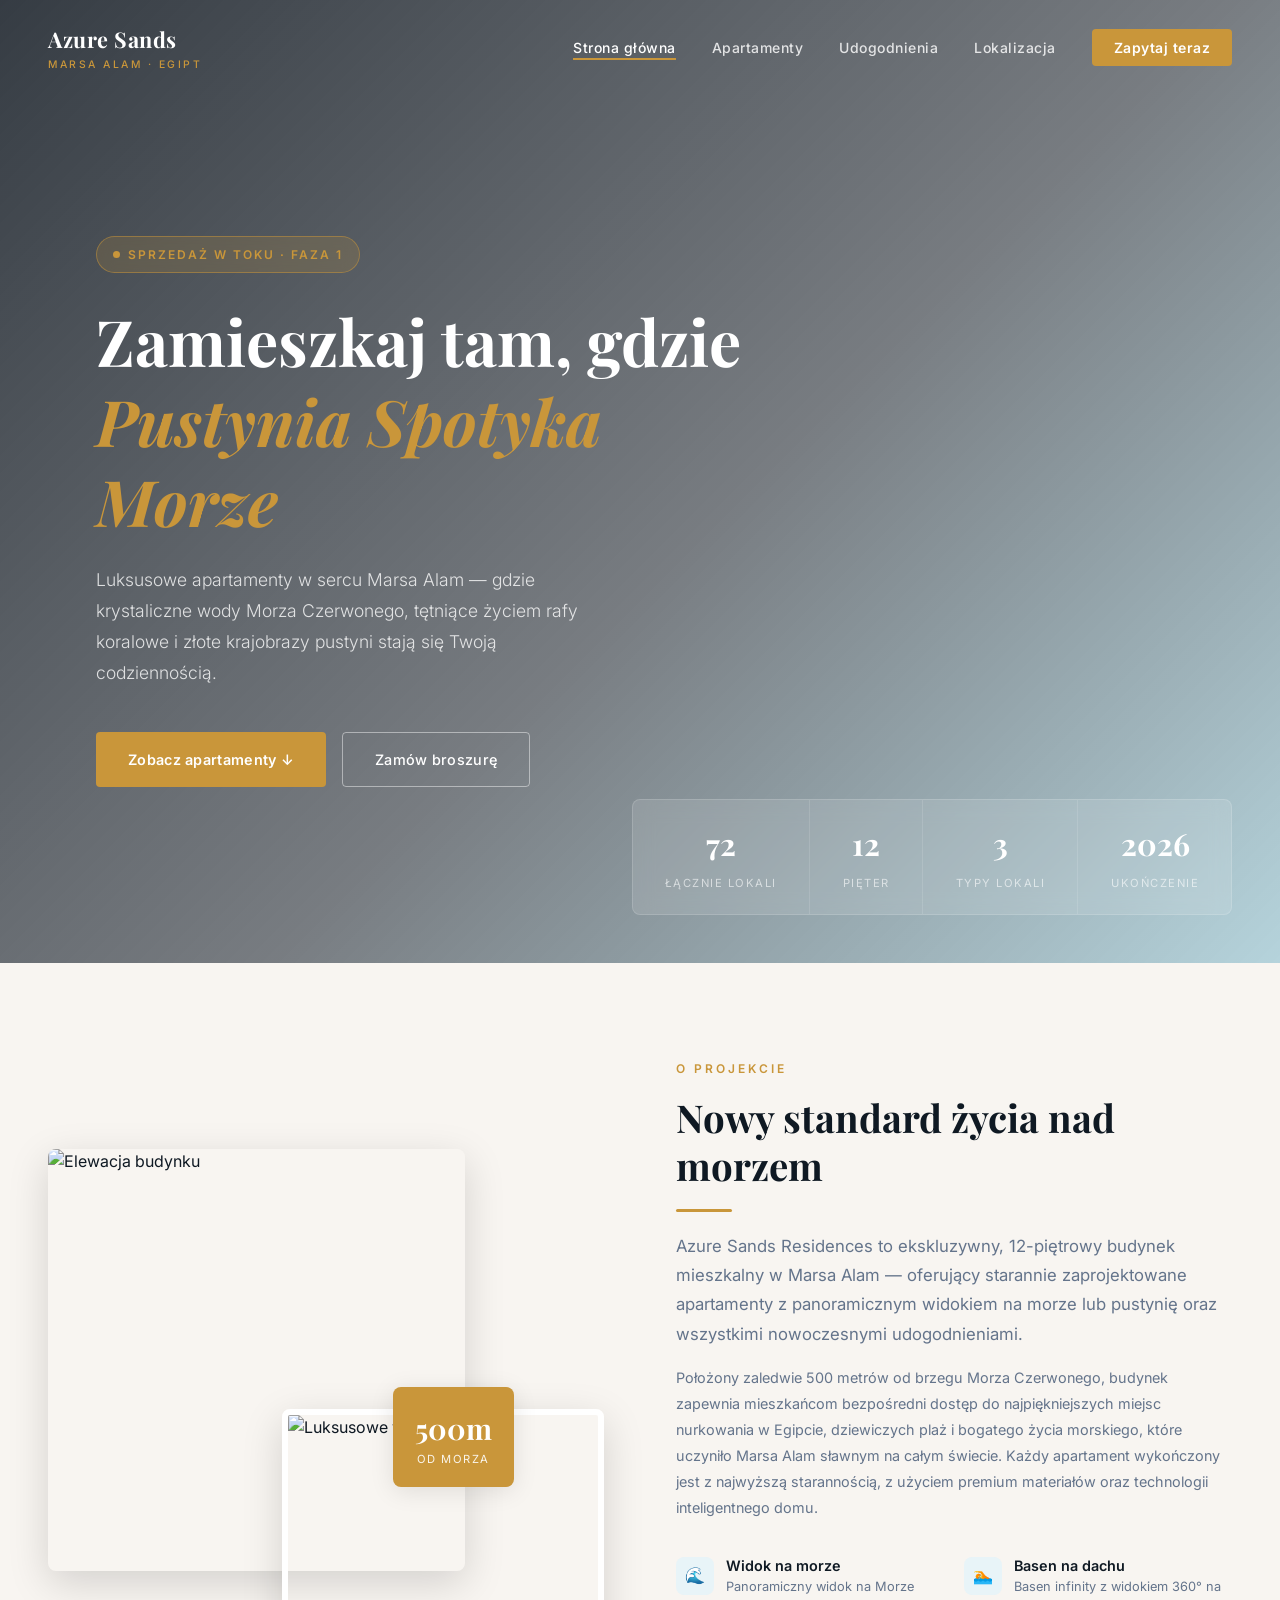
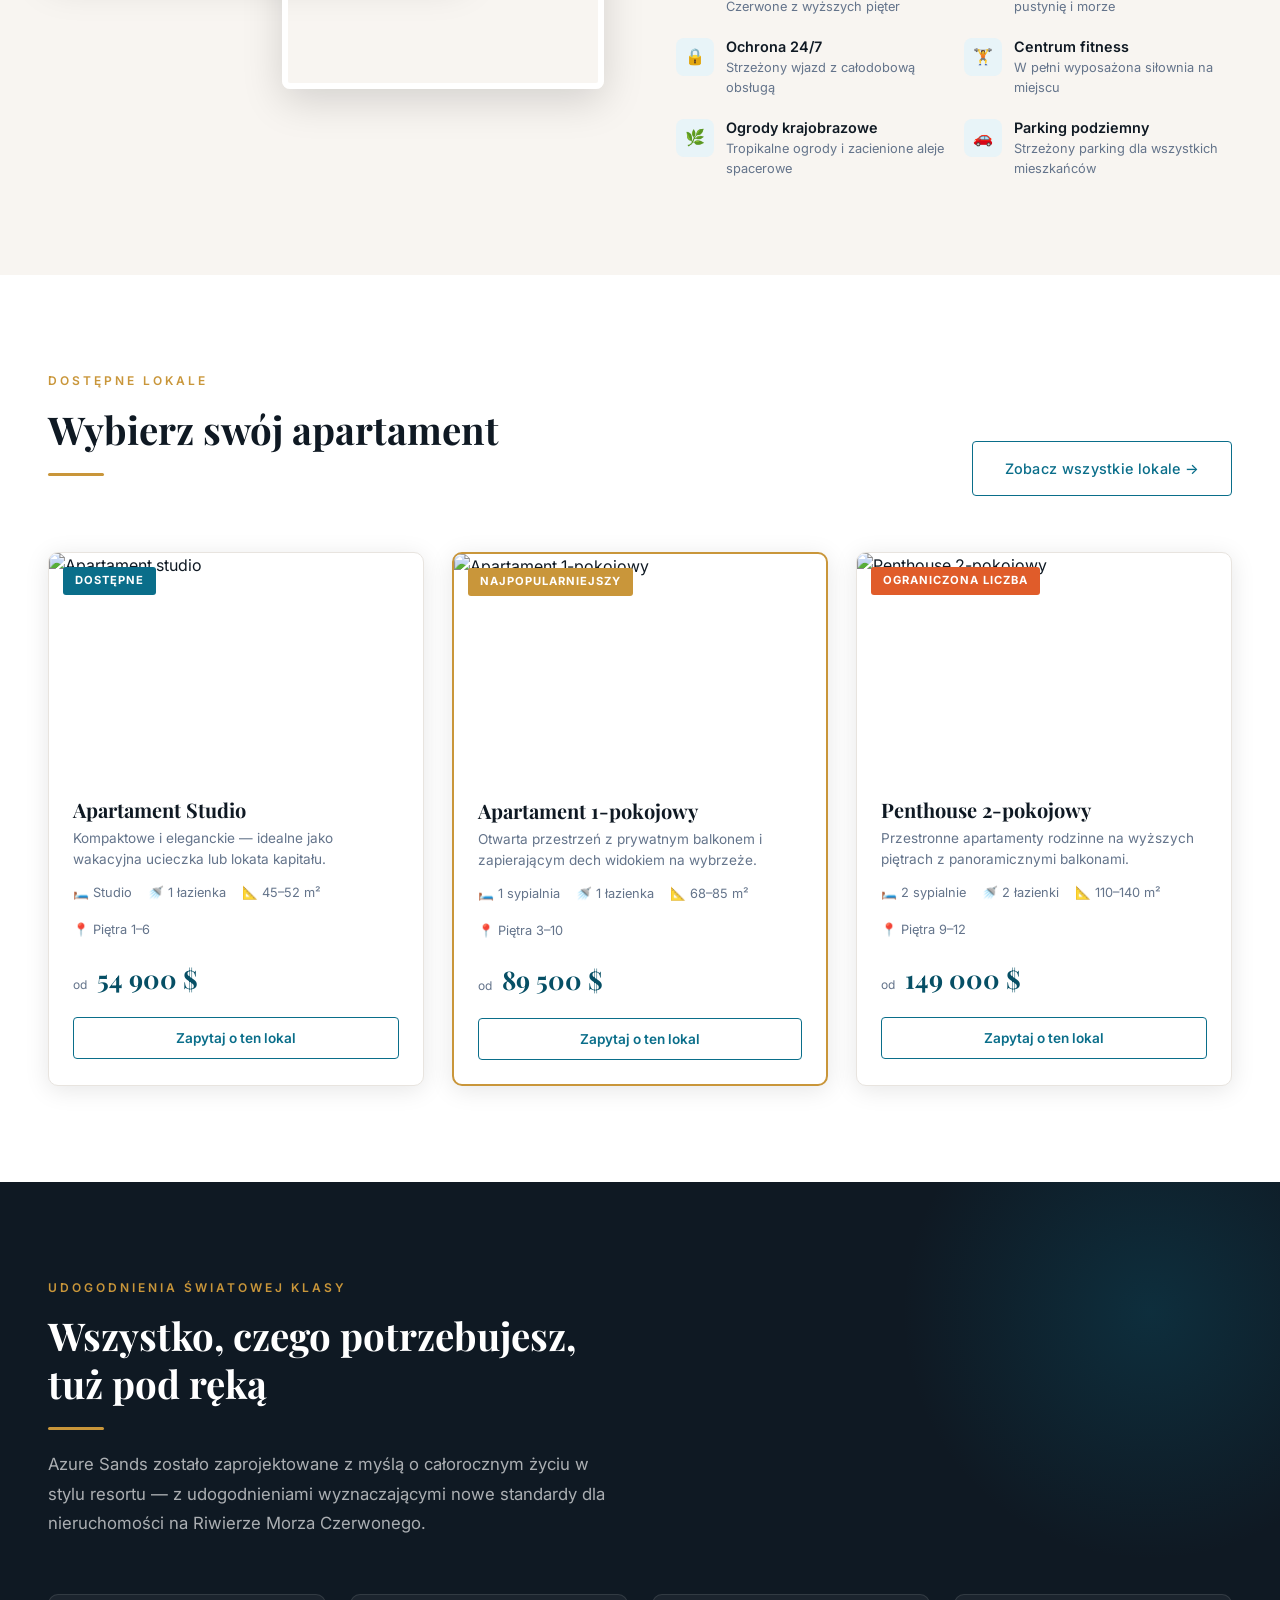
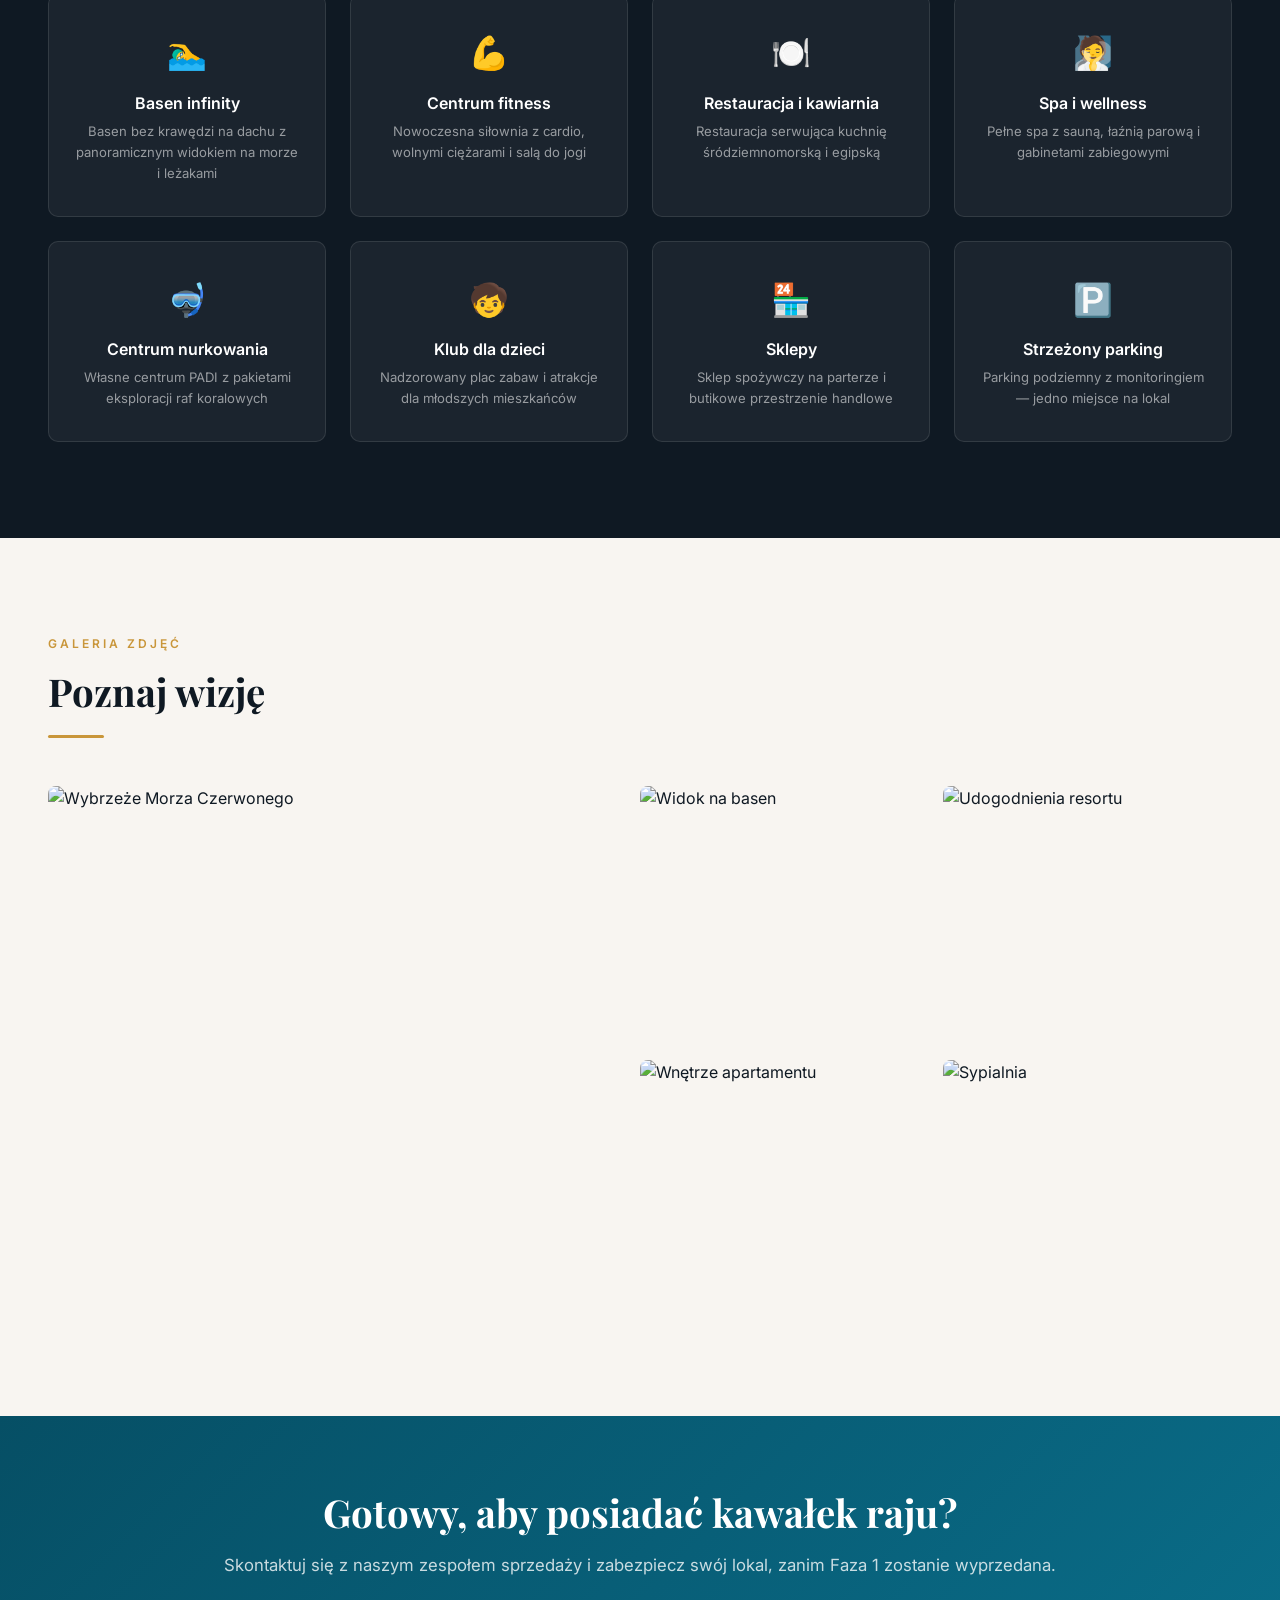
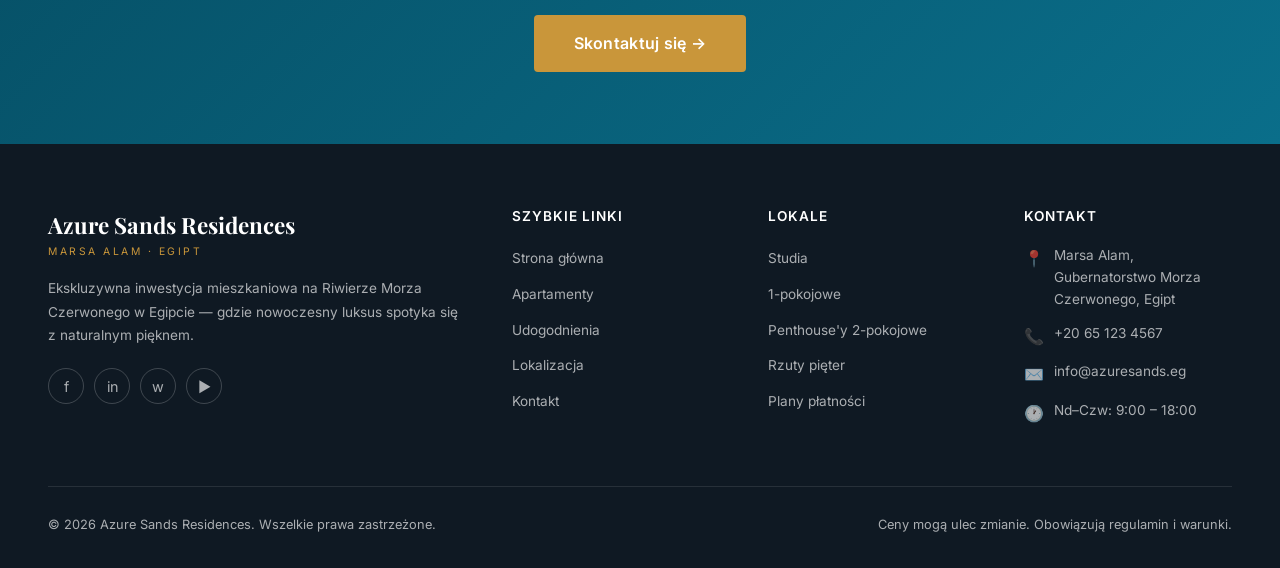
==== index.html @ 4e87cbf1 "Test1" ====
<!DOCTYPE html>
<html lang="pl">
<head>
  <meta charset="UTF-8" />
  <meta name="viewport" content="width=device-width, initial-scale=1.0" />
  <title>Azure Sands Residences — Marsa Alam, Egipt</title>
  <link rel="stylesheet" href="styles.css" />
  <link rel="icon" href="data:image/svg+xml,<svg xmlns='http://www.w3.org/2000/svg' viewBox='0 0 100 100'><text y='.9em' font-size='90'>🏖️</text></svg>" />
</head>
<body>

  <!-- NAVBAR -->
  <nav class="navbar" id="navbar">
    <a href="index.html" class="nav-logo">
      <span class="brand">Azure Sands</span>
      <span class="tagline">Marsa Alam · Egipt</span>
    </a>
    <ul class="nav-links">
      <li><a href="index.html" class="active">Strona główna</a></li>
      <li><a href="index.html#apartments">Apartamenty</a></li>
      <li><a href="index.html#amenities">Udogodnienia</a></li>
      <li><a href="location.html">Lokalizacja</a></li>
      <li><a href="contact.html" class="nav-cta">Zapytaj teraz</a></li>
    </ul>
    <div class="nav-hamburger" onclick="toggleMenu()">
      <span></span><span></span><span></span>
    </div>
  </nav>

  <!-- HERO -->
  <section class="hero">
    <div class="hero-bg"></div>
    <div class="hero-overlay"></div>
    <div class="hero-content">
      <div class="hero-badge">Sprzedaż w toku · Faza 1</div>
      <h1>Zamieszkaj tam, gdzie<br /><em>Pustynia Spotyka Morze</em></h1>
      <p>Luksusowe apartamenty w sercu Marsa Alam — gdzie krystaliczne wody Morza Czerwonego, tętniące życiem rafy koralowe i złote krajobrazy pustyni stają się Twoją codziennością.</p>
      <div class="hero-actions">
        <a href="#apartments" class="btn-primary">Zobacz apartamenty &darr;</a>
        <a href="contact.html" class="btn-outline">Zamów broszurę</a>
      </div>
    </div>
    <div class="hero-stats">
      <div class="stat-item">
        <span class="num">72</span>
        <span class="label">Łącznie lokali</span>
      </div>
      <div class="stat-item">
        <span class="num">12</span>
        <span class="label">Pięter</span>
      </div>
      <div class="stat-item">
        <span class="num">3</span>
        <span class="label">Typy lokali</span>
      </div>
      <div class="stat-item">
        <span class="num">2026</span>
        <span class="label">Ukończenie</span>
      </div>
    </div>
  </section>

  <!-- ABOUT -->
  <section class="about-section">
    <div class="container">
      <div class="about-grid">
        <div class="about-images">
          <img
            class="about-img-main"
            src="https://images.unsplash.com/photo-1545324418-cc1a3fa10c00?w=800&q=80"
            alt="Elewacja budynku"
          />
          <img
            class="about-img-accent"
            src="https://images.unsplash.com/photo-1560448204-e02f11c3d0e2?w=600&q=80"
            alt="Luksusowe wnętrze"
          />
          <div class="about-badge">
            <div class="big">500m</div>
            <div class="small">od morza</div>
          </div>
        </div>
        <div class="about-text">
          <div class="section-label">O projekcie</div>
          <h2 class="section-title">Nowy standard życia nad morzem</h2>
          <div class="divider"></div>
          <p class="section-sub">Azure Sands Residences to ekskluzywny, 12-piętrowy budynek mieszkalny w Marsa Alam — oferujący starannie zaprojektowane apartamenty z panoramicznym widokiem na morze lub pustynię oraz wszystkimi nowoczesnymi udogodnieniami.</p>
          <p style="color:var(--gray); font-size:0.9rem; margin-top:16px; line-height:1.8;">
            Położony zaledwie 500 metrów od brzegu Morza Czerwonego, budynek zapewnia mieszkańcom bezpośredni dostęp do najpiękniejszych miejsc nurkowania w Egipcie, dziewiczych plaż i bogatego życia morskiego, które uczyniło Marsa Alam sławnym na całym świecie. Każdy apartament wykończony jest z najwyższą starannością, z użyciem premium materiałów oraz technologii inteligentnego domu.
          </p>
          <div class="features-list">
            <div class="feature-item">
              <div class="feature-icon">🌊</div>
              <div>
                <h4>Widok na morze</h4>
                <p>Panoramiczny widok na Morze Czerwone z wyższych pięter</p>
              </div>
            </div>
            <div class="feature-item">
              <div class="feature-icon">🏊</div>
              <div>
                <h4>Basen na dachu</h4>
                <p>Basen infinity z widokiem 360° na pustynię i morze</p>
              </div>
            </div>
            <div class="feature-item">
              <div class="feature-icon">🔒</div>
              <div>
                <h4>Ochrona 24/7</h4>
                <p>Strzeżony wjazd z całodobową obsługą</p>
              </div>
            </div>
            <div class="feature-item">
              <div class="feature-icon">🏋️</div>
              <div>
                <h4>Centrum fitness</h4>
                <p>W pełni wyposażona siłownia na miejscu</p>
              </div>
            </div>
            <div class="feature-item">
              <div class="feature-icon">🌿</div>
              <div>
                <h4>Ogrody krajobrazowe</h4>
                <p>Tropikalne ogrody i zacienione aleje spacerowe</p>
              </div>
            </div>
            <div class="feature-item">
              <div class="feature-icon">🚗</div>
              <div>
                <h4>Parking podziemny</h4>
                <p>Strzeżony parking dla wszystkich mieszkańców</p>
              </div>
            </div>
          </div>
        </div>
      </div>
    </div>
  </section>

  <!-- APARTMENTS -->
  <section class="apartments-section" id="apartments">
    <div class="container">
      <div class="section-header">
        <div>
          <div class="section-label">Dostępne lokale</div>
          <h2 class="section-title">Wybierz swój apartament</h2>
          <div class="divider"></div>
        </div>
        <a href="contact.html" class="btn-outline" style="color:var(--primary);border-color:var(--primary);">Zobacz wszystkie lokale →</a>
      </div>
      <div class="apartments-grid">

        <!-- Studio -->
        <div class="apt-card">
          <div class="apt-img-wrap">
            <img src="https://images.unsplash.com/photo-1502672260266-1c1ef2d93688?w=600&q=80" alt="Apartament studio" />
            <span class="apt-tag available">Dostępne</span>
          </div>
          <div class="apt-body">
            <h3>Apartament Studio</h3>
            <p style="font-size:0.85rem;color:var(--gray);">Kompaktowe i eleganckie — idealne jako wakacyjna ucieczka lub lokata kapitału.</p>
            <div class="apt-meta">
              <span>🛏️ Studio</span>
              <span>🚿 1 łazienka</span>
              <span>📐 45–52 m²</span>
              <span>📍 Piętra 1–6</span>
            </div>
            <div class="apt-price">
              <span class="from">od</span>
              <span class="amount">54 900 $</span>
            </div>
            <a href="contact.html"><button class="btn-apt">Zapytaj o ten lokal</button></a>
          </div>
        </div>

        <!-- 1-Bed -->
        <div class="apt-card featured">
          <div class="apt-img-wrap">
            <img src="https://images.unsplash.com/photo-1493809842364-78817add7ffb?w=600&q=80" alt="Apartament 1-pokojowy" />
            <span class="apt-tag" style="background:#c9963a;">Najpopularniejszy</span>
          </div>
          <div class="apt-body">
            <h3>Apartament 1-pokojowy</h3>
            <p style="font-size:0.85rem;color:var(--gray);">Otwarta przestrzeń z prywatnym balkonem i zapierającym dech widokiem na wybrzeże.</p>
            <div class="apt-meta">
              <span>🛏️ 1 sypialnia</span>
              <span>🚿 1 łazienka</span>
              <span>📐 68–85 m²</span>
              <span>📍 Piętra 3–10</span>
            </div>
            <div class="apt-price">
              <span class="from">od</span>
              <span class="amount">89 500 $</span>
            </div>
            <a href="contact.html"><button class="btn-apt">Zapytaj o ten lokal</button></a>
          </div>
        </div>

        <!-- 2-Bed -->
        <div class="apt-card">
          <div class="apt-img-wrap">
            <img src="https://images.unsplash.com/photo-1560185007-cde436f6a4d0?w=600&q=80" alt="Penthouse 2-pokojowy" />
            <span class="apt-tag limited">Ograniczona liczba</span>
          </div>
          <div class="apt-body">
            <h3>Penthouse 2-pokojowy</h3>
            <p style="font-size:0.85rem;color:var(--gray);">Przestronne apartamenty rodzinne na wyższych piętrach z panoramicznymi balkonami.</p>
            <div class="apt-meta">
              <span>🛏️ 2 sypialnie</span>
              <span>🚿 2 łazienki</span>
              <span>📐 110–140 m²</span>
              <span>📍 Piętra 9–12</span>
            </div>
            <div class="apt-price">
              <span class="from">od</span>
              <span class="amount">149 000 $</span>
            </div>
            <a href="contact.html"><button class="btn-apt">Zapytaj o ten lokal</button></a>
          </div>
        </div>

      </div>
    </div>
  </section>

  <!-- AMENITIES -->
  <section class="amenities-section" id="amenities">
    <div class="container">
      <div class="section-label" style="color:var(--secondary)">Udogodnienia światowej klasy</div>
      <h2 class="section-title" style="color:#fff">Wszystko, czego potrzebujesz,<br />tuż pod ręką</h2>
      <div class="divider"></div>
      <p class="section-sub">Azure Sands zostało zaprojektowane z myślą o całorocznym życiu w stylu resortu — z udogodnieniami wyznaczającymi nowe standardy dla nieruchomości na Riwierze Morza Czerwonego.</p>
      <div class="amenities-grid">
        <div class="amenity-card">
          <div class="amenity-icon">🏊‍♂️</div>
          <h4>Basen infinity</h4>
          <p>Basen bez krawędzi na dachu z panoramicznym widokiem na morze i leżakami</p>
        </div>
        <div class="amenity-card">
          <div class="amenity-icon">💪</div>
          <h4>Centrum fitness</h4>
          <p>Nowoczesna siłownia z cardio, wolnymi ciężarami i salą do jogi</p>
        </div>
        <div class="amenity-card">
          <div class="amenity-icon">🍽️</div>
          <h4>Restauracja i kawiarnia</h4>
          <p>Restauracja serwująca kuchnię śródziemnomorską i egipską</p>
        </div>
        <div class="amenity-card">
          <div class="amenity-icon">🧖</div>
          <h4>Spa i wellness</h4>
          <p>Pełne spa z sauną, łaźnią parową i gabinetami zabiegowymi</p>
        </div>
        <div class="amenity-card">
          <div class="amenity-icon">🤿</div>
          <h4>Centrum nurkowania</h4>
          <p>Własne centrum PADI z pakietami eksploracji raf koralowych</p>
        </div>
        <div class="amenity-card">
          <div class="amenity-icon">🧒</div>
          <h4>Klub dla dzieci</h4>
          <p>Nadzorowany plac zabaw i atrakcje dla młodszych mieszkańców</p>
        </div>
        <div class="amenity-card">
          <div class="amenity-icon">🏪</div>
          <h4>Sklepy</h4>
          <p>Sklep spożywczy na parterze i butikowe przestrzenie handlowe</p>
        </div>
        <div class="amenity-card">
          <div class="amenity-icon">🅿️</div>
          <h4>Strzeżony parking</h4>
          <p>Parking podziemny z monitoringiem — jedno miejsce na lokal</p>
        </div>
      </div>
    </div>
  </section>

  <!-- GALLERY -->
  <section class="gallery-section">
    <div class="container">
      <div class="section-label">Galeria zdjęć</div>
      <h2 class="section-title">Poznaj wizję</h2>
      <div class="divider"></div>
      <div class="gallery-grid">
        <div class="gallery-item">
          <img src="https://images.unsplash.com/photo-1544551763-46a013bb70d5?w=900&q=80" alt="Wybrzeże Morza Czerwonego" />
          <div class="gallery-overlay"><span>+</span></div>
        </div>
        <div class="gallery-item">
          <img src="https://images.unsplash.com/photo-1564501049412-61c2a3083791?w=600&q=80" alt="Widok na basen" />
          <div class="gallery-overlay"><span>+</span></div>
        </div>
        <div class="gallery-item">
          <img src="https://images.unsplash.com/photo-1571896349842-33c89424de2d?w=600&q=80" alt="Udogodnienia resortu" />
          <div class="gallery-overlay"><span>+</span></div>
        </div>
        <div class="gallery-item">
          <img src="https://images.unsplash.com/photo-1615529328331-f8917597711f?w=600&q=80" alt="Wnętrze apartamentu" />
          <div class="gallery-overlay"><span>+</span></div>
        </div>
        <div class="gallery-item">
          <img src="https://images.unsplash.com/photo-1584132915807-fd1f5fbc078f?w=600&q=80" alt="Sypialnia" />
          <div class="gallery-overlay"><span>+</span></div>
        </div>
      </div>
    </div>
  </section>

  <!-- CTA -->
  <section class="cta-section">
    <div class="container">
      <h2>Gotowy, aby posiadać kawałek raju?</h2>
      <p>Skontaktuj się z naszym zespołem sprzedaży i zabezpiecz swój lokal, zanim Faza 1 zostanie wyprzedana.</p>
      <a href="contact.html" class="btn-primary" style="font-size:1rem;padding:16px 40px;">Skontaktuj się &rarr;</a>
    </div>
  </section>

  <!-- FOOTER -->
  <footer>
    <div class="footer-grid">
      <div class="footer-brand">
        <div class="brand">Azure Sands Residences</div>
        <div class="tagline">Marsa Alam · Egipt</div>
        <p>Ekskluzywna inwestycja mieszkaniowa na Riwierze Morza Czerwonego w Egipcie — gdzie nowoczesny luksus spotyka się z naturalnym pięknem.</p>
        <div class="social-links">
          <div class="social-link" title="Facebook">f</div>
          <div class="social-link" title="Instagram">in</div>
          <div class="social-link" title="WhatsApp">w</div>
          <div class="social-link" title="YouTube">▶</div>
        </div>
      </div>
      <div class="footer-col">
        <h4>Szybkie linki</h4>
        <ul>
          <li><a href="index.html">Strona główna</a></li>
          <li><a href="index.html#apartments">Apartamenty</a></li>
          <li><a href="index.html#amenities">Udogodnienia</a></li>
          <li><a href="location.html">Lokalizacja</a></li>
          <li><a href="contact.html">Kontakt</a></li>
        </ul>
      </div>
      <div class="footer-col">
        <h4>Lokale</h4>
        <ul>
          <li><a href="contact.html">Studia</a></li>
          <li><a href="contact.html">1-pokojowe</a></li>
          <li><a href="contact.html">Penthouse'y 2-pokojowe</a></li>
          <li><a href="contact.html">Rzuty pięter</a></li>
          <li><a href="contact.html">Plany płatności</a></li>
        </ul>
      </div>
      <div class="footer-col">
        <h4>Kontakt</h4>
        <div class="footer-contact-item">
          <span class="icon">📍</span>
          <span>Marsa Alam, Gubernatorstwo Morza Czerwonego, Egipt</span>
        </div>
        <div class="footer-contact-item">
          <span class="icon">📞</span>
          <span>+20 65 123 4567</span>
        </div>
        <div class="footer-contact-item">
          <span class="icon">✉️</span>
          <span>info@azuresands.eg</span>
        </div>
        <div class="footer-contact-item">
          <span class="icon">🕐</span>
          <span>Nd–Czw: 9:00 – 18:00</span>
        </div>
      </div>
    </div>
    <div class="footer-bottom">
      <span>© 2026 Azure Sands Residences. Wszelkie prawa zastrzeżone.</span>
      <span>Ceny mogą ulec zmianie. Obowiązują regulamin i warunki.</span>
    </div>
  </footer>

  <script>
    // Navbar scroll behaviour
    const navbar = document.getElementById('navbar');
    window.addEventListener('scroll', () => {
      navbar.classList.toggle('scrolled', window.scrollY > 60);
    });

    // Mobile menu toggle
    function toggleMenu() {
      const links = document.querySelector('.nav-links');
      const isOpen = links.style.display === 'flex';
      links.style.display = isOpen ? '' : 'flex';
      if (!isOpen) {
        links.style.flexDirection = 'column';
        links.style.position = 'fixed';
        links.style.top = '64px';
        links.style.left = '0';
        links.style.right = '0';
        links.style.background = 'rgba(9,17,26,0.97)';
        links.style.padding = '24px 24px 32px';
        links.style.gap = '24px';
        links.style.backdropFilter = 'blur(12px)';
      }
    }

    // Smooth scroll for anchor links
    document.querySelectorAll('a[href^="#"]').forEach(a => {
      a.addEventListener('click', e => {
        const id = a.getAttribute('href').slice(1);
        const el = document.getElementById(id);
        if (el) {
          e.preventDefault();
          el.scrollIntoView({ behavior: 'smooth', block: 'start' });
        }
      });
    });

    // Fade-in on scroll
    const observer = new IntersectionObserver(entries => {
      entries.forEach(entry => {
        if (entry.isIntersecting) {
          entry.target.style.opacity = '1';
          entry.target.style.transform = 'translateY(0)';
        }
      });
    }, { threshold: 0.12 });

    document.querySelectorAll('.apt-card, .amenity-card, .gallery-item, .feature-item').forEach(el => {
      el.style.opacity = '0';
      el.style.transform = 'translateY(28px)';
      el.style.transition = 'opacity 0.55s ease, transform 0.55s ease';
      observer.observe(el);
    });
  </script>
</body>
</html>
---- styles.css ----
@import url('https://fonts.googleapis.com/css2?family=Playfair+Display:ital,wght@0,400;0,600;0,700;1,400&family=Inter:wght@300;400;500;600&display=swap');

:root {
  --primary: #0a6e8a;
  --primary-dark: #064f65;
  --primary-light: #e8f4f8;
  --secondary: #c9963a;
  --secondary-light: #f7eedd;
  --dark: #0f1923;
  --mid: #2c3e50;
  --gray: #64748b;
  --light-gray: #e8e4df;
  --light: #f8f5f1;
  --white: #ffffff;
  --shadow: 0 4px 24px rgba(0,0,0,0.10);
  --shadow-lg: 0 12px 40px rgba(0,0,0,0.15);
}

* { margin: 0; padding: 0; box-sizing: border-box; }

html { scroll-behavior: smooth; }

body {
  font-family: 'Inter', sans-serif;
  color: var(--dark);
  background: var(--white);
  line-height: 1.6;
}

h1, h2, h3, h4, h5 {
  font-family: 'Playfair Display', serif;
  line-height: 1.25;
}

a { text-decoration: none; color: inherit; }

img { display: block; max-width: 100%; }

/* ─── NAVBAR ─────────────────────────────────────────── */
.navbar {
  position: fixed;
  top: 0; left: 0; right: 0;
  z-index: 999;
  padding: 22px 48px;
  display: flex;
  align-items: center;
  justify-content: space-between;
  transition: background 0.35s, padding 0.35s, box-shadow 0.35s;
}

.navbar.scrolled {
  background: rgba(9, 17, 26, 0.96);
  backdrop-filter: blur(12px);
  padding: 14px 48px;
  box-shadow: var(--shadow);
}

.navbar.solid {
  background: var(--dark);
  padding: 14px 48px;
}

.nav-logo {
  display: flex;
  flex-direction: column;
}

.nav-logo .brand {
  font-family: 'Playfair Display', serif;
  font-size: 1.35rem;
  font-weight: 700;
  color: var(--white);
  letter-spacing: 0.5px;
}

.nav-logo .tagline {
  font-size: 0.65rem;
  color: var(--secondary);
  letter-spacing: 2.5px;
  text-transform: uppercase;
  font-weight: 500;
}

.nav-links {
  display: flex;
  align-items: center;
  gap: 36px;
  list-style: none;
}

.nav-links a {
  color: rgba(255,255,255,0.82);
  font-size: 0.875rem;
  font-weight: 500;
  letter-spacing: 0.5px;
  transition: color 0.2s;
  position: relative;
}

.nav-links a::after {
  content: '';
  position: absolute;
  bottom: -4px; left: 0;
  width: 0; height: 2px;
  background: var(--secondary);
  transition: width 0.25s;
}

.nav-links a:hover,
.nav-links a.active { color: var(--white); }
.nav-links a:hover::after,
.nav-links a.active::after { width: 100%; }

.nav-cta {
  background: var(--secondary);
  color: var(--white) !important;
  padding: 10px 22px;
  border-radius: 4px;
  font-weight: 600 !important;
  transition: background 0.2s, transform 0.2s !important;
}

.nav-cta::after { display: none !important; }

.nav-cta:hover {
  background: #b5832f !important;
  transform: translateY(-1px);
}

.nav-hamburger {
  display: none;
  flex-direction: column;
  gap: 5px;
  cursor: pointer;
  padding: 4px;
}

.nav-hamburger span {
  display: block;
  width: 24px; height: 2px;
  background: var(--white);
  border-radius: 2px;
  transition: all 0.3s;
}

/* ─── HERO ────────────────────────────────────────────── */
.hero {
  position: relative;
  min-height: 100vh;
  display: flex;
  align-items: center;
  overflow: hidden;
}

.hero-bg {
  position: absolute;
  inset: 0;
  background-image: url('https://images.unsplash.com/photo-1580587771525-78b9dba3b914?w=1800&q=80');
  background-size: cover;
  background-position: center;
  transform: scale(1.05);
  animation: heroZoom 12s ease-out forwards;
}

@keyframes heroZoom {
  from { transform: scale(1.08); }
  to   { transform: scale(1.00); }
}

.hero-overlay {
  position: absolute;
  inset: 0;
  background: linear-gradient(
    135deg,
    rgba(9,17,26,0.82) 0%,
    rgba(9,17,26,0.55) 55%,
    rgba(10,110,138,0.30) 100%
  );
}

.hero-content {
  position: relative;
  z-index: 2;
  max-width: 1200px;
  margin: 0 auto;
  padding: 140px 48px 80px;
  width: 100%;
}

.hero-badge {
  display: inline-flex;
  align-items: center;
  gap: 8px;
  background: rgba(201,150,58,0.18);
  border: 1px solid rgba(201,150,58,0.5);
  color: var(--secondary);
  font-size: 0.75rem;
  font-weight: 600;
  letter-spacing: 2px;
  text-transform: uppercase;
  padding: 8px 16px;
  border-radius: 30px;
  margin-bottom: 28px;
  backdrop-filter: blur(8px);
}

.hero-badge::before {
  content: '';
  width: 7px; height: 7px;
  border-radius: 50%;
  background: var(--secondary);
  animation: pulse 2s infinite;
}

@keyframes pulse {
  0%, 100% { opacity: 1; transform: scale(1); }
  50% { opacity: 0.5; transform: scale(0.8); }
}

.hero h1 {
  font-size: clamp(2.4rem, 5vw, 4.2rem);
  color: var(--white);
  max-width: 680px;
  margin-bottom: 24px;
  font-weight: 700;
}

.hero h1 em {
  font-style: italic;
  color: var(--secondary);
}

.hero p {
  font-size: 1.1rem;
  color: rgba(255,255,255,0.80);
  max-width: 520px;
  margin-bottom: 44px;
  font-weight: 300;
  line-height: 1.75;
}

.hero-actions {
  display: flex;
  gap: 16px;
  flex-wrap: wrap;
}

.btn-primary {
  display: inline-flex;
  align-items: center;
  gap: 8px;
  background: var(--secondary);
  color: var(--white);
  font-family: 'Inter', sans-serif;
  font-weight: 600;
  font-size: 0.9rem;
  padding: 15px 32px;
  border-radius: 4px;
  border: none;
  cursor: pointer;
  transition: background 0.2s, transform 0.2s, box-shadow 0.2s;
  letter-spacing: 0.3px;
}

.btn-primary:hover {
  background: #b5832f;
  transform: translateY(-2px);
  box-shadow: 0 8px 24px rgba(201,150,58,0.35);
}

.btn-outline {
  display: inline-flex;
  align-items: center;
  gap: 8px;
  background: transparent;
  color: var(--white);
  font-family: 'Inter', sans-serif;
  font-weight: 500;
  font-size: 0.9rem;
  padding: 15px 32px;
  border-radius: 4px;
  border: 1.5px solid rgba(255,255,255,0.45);
  cursor: pointer;
  transition: border-color 0.2s, background 0.2s;
  letter-spacing: 0.3px;
}

.btn-outline:hover {
  border-color: rgba(255,255,255,0.85);
  background: rgba(255,255,255,0.08);
}

.hero-stats {
  position: absolute;
  bottom: 48px;
  right: 48px;
  display: flex;
  gap: 1px;
  background: rgba(255,255,255,0.12);
  border-radius: 8px;
  overflow: hidden;
  backdrop-filter: blur(10px);
  border: 1px solid rgba(255,255,255,0.15);
}

.stat-item {
  padding: 20px 32px;
  text-align: center;
  border-right: 1px solid rgba(255,255,255,0.12);
}

.stat-item:last-child { border-right: none; }

.stat-item .num {
  font-family: 'Playfair Display', serif;
  font-size: 1.9rem;
  font-weight: 700;
  color: var(--white);
  display: block;
}

.stat-item .label {
  font-size: 0.7rem;
  color: rgba(255,255,255,0.6);
  text-transform: uppercase;
  letter-spacing: 1.5px;
  margin-top: 2px;
}

/* ─── SECTION BASE ────────────────────────────────────── */
section {
  padding: 96px 48px;
}

.container {
  max-width: 1200px;
  margin: 0 auto;
}

.section-label {
  font-size: 0.75rem;
  font-weight: 600;
  letter-spacing: 3px;
  text-transform: uppercase;
  color: var(--secondary);
  margin-bottom: 14px;
}

.section-title {
  font-size: clamp(1.8rem, 3vw, 2.8rem);
  font-weight: 700;
  color: var(--dark);
  margin-bottom: 16px;
}

.section-sub {
  font-size: 1.05rem;
  color: var(--gray);
  max-width: 560px;
  line-height: 1.75;
}

.divider {
  width: 56px; height: 3px;
  background: var(--secondary);
  border-radius: 2px;
  margin: 20px 0;
}

/* ─── ABOUT / FEATURES ────────────────────────────────── */
.about-section {
  background: var(--light);
}

.about-grid {
  display: grid;
  grid-template-columns: 1fr 1fr;
  gap: 72px;
  align-items: center;
}

.about-images {
  position: relative;
  height: 540px;
}

.about-img-main {
  position: absolute;
  top: 0; left: 0;
  width: 75%; height: 78%;
  object-fit: cover;
  border-radius: 8px;
  box-shadow: var(--shadow-lg);
}

.about-img-accent {
  position: absolute;
  bottom: 0; right: 0;
  width: 58%; height: 52%;
  object-fit: cover;
  border-radius: 8px;
  box-shadow: var(--shadow-lg);
  border: 6px solid var(--white);
}

.about-badge {
  position: absolute;
  top: 44%;
  left: 62%;
  background: var(--secondary);
  color: var(--white);
  padding: 18px 22px;
  border-radius: 8px;
  text-align: center;
  box-shadow: var(--shadow);
  z-index: 2;
}

.about-badge .big { font-size: 1.8rem; font-weight: 700; font-family: 'Playfair Display', serif; }
.about-badge .small { font-size: 0.7rem; letter-spacing: 1.5px; text-transform: uppercase; opacity: 0.9; }

.features-list {
  margin-top: 36px;
  display: grid;
  grid-template-columns: 1fr 1fr;
  gap: 20px;
}

.feature-item {
  display: flex;
  align-items: flex-start;
  gap: 12px;
}

.feature-icon {
  width: 38px; height: 38px;
  border-radius: 8px;
  background: var(--primary-light);
  display: flex; align-items: center; justify-content: center;
  flex-shrink: 0;
  font-size: 1rem;
}

.feature-item h4 { font-size: 0.9rem; font-weight: 600; margin-bottom: 2px; font-family: 'Inter', sans-serif; }
.feature-item p { font-size: 0.8rem; color: var(--gray); }

/* ─── APARTMENTS ──────────────────────────────────────── */
.apartments-section { background: var(--white); }

.section-header {
  display: flex;
  justify-content: space-between;
  align-items: flex-end;
  margin-bottom: 56px;
}

.apartments-grid {
  display: grid;
  grid-template-columns: repeat(3, 1fr);
  gap: 28px;
}

.apt-card {
  border-radius: 10px;
  overflow: hidden;
  box-shadow: var(--shadow);
  transition: transform 0.3s, box-shadow 0.3s;
  background: var(--white);
  border: 1px solid var(--light-gray);
}

.apt-card:hover {
  transform: translateY(-6px);
  box-shadow: var(--shadow-lg);
}

.apt-card.featured {
  grid-column: span 1;
  border: 2px solid var(--secondary);
}

.apt-img-wrap {
  position: relative;
  height: 220px;
  overflow: hidden;
}

.apt-img-wrap img {
  width: 100%; height: 100%;
  object-fit: cover;
  transition: transform 0.5s;
}

.apt-card:hover .apt-img-wrap img { transform: scale(1.06); }

.apt-tag {
  position: absolute;
  top: 14px; left: 14px;
  background: var(--secondary);
  color: var(--white);
  font-size: 0.7rem;
  font-weight: 700;
  letter-spacing: 1px;
  text-transform: uppercase;
  padding: 5px 12px;
  border-radius: 3px;
}

.apt-tag.available { background: var(--primary); }
.apt-tag.limited { background: #e05c2a; }

.apt-body { padding: 24px; }

.apt-body h3 {
  font-size: 1.25rem;
  font-weight: 700;
  margin-bottom: 6px;
}

.apt-meta {
  display: flex;
  gap: 16px;
  margin: 12px 0 18px;
  flex-wrap: wrap;
}

.apt-meta span {
  display: flex;
  align-items: center;
  gap: 5px;
  font-size: 0.8rem;
  color: var(--gray);
}

.apt-price {
  display: flex;
  align-items: baseline;
  gap: 6px;
  margin-bottom: 18px;
}

.apt-price .amount {
  font-family: 'Playfair Display', serif;
  font-size: 1.6rem;
  font-weight: 700;
  color: var(--primary-dark);
}

.apt-price .currency { font-size: 0.9rem; color: var(--gray); }

.apt-price .from { font-size: 0.75rem; color: var(--gray); margin-right: 4px; }

.btn-apt {
  width: 100%;
  padding: 12px;
  border: 1.5px solid var(--primary);
  background: transparent;
  color: var(--primary);
  font-family: 'Inter', sans-serif;
  font-weight: 600;
  font-size: 0.85rem;
  border-radius: 4px;
  cursor: pointer;
  transition: all 0.2s;
}

.btn-apt:hover {
  background: var(--primary);
  color: var(--white);
}

/* ─── AMENITIES ───────────────────────────────────────── */
.amenities-section {
  background: var(--dark);
  color: var(--white);
  position: relative;
  overflow: hidden;
}

.amenities-section::before {
  content: '';
  position: absolute;
  top: -120px; right: -120px;
  width: 500px; height: 500px;
  border-radius: 50%;
  background: radial-gradient(circle, rgba(10,110,138,0.25) 0%, transparent 70%);
  pointer-events: none;
}

.amenities-section .section-title { color: var(--white); }
.amenities-section .section-sub { color: rgba(255,255,255,0.65); }

.amenities-grid {
  display: grid;
  grid-template-columns: repeat(4, 1fr);
  gap: 24px;
  margin-top: 56px;
}

.amenity-card {
  background: rgba(255,255,255,0.05);
  border: 1px solid rgba(255,255,255,0.10);
  border-radius: 10px;
  padding: 32px 24px;
  text-align: center;
  transition: background 0.25s, border-color 0.25s, transform 0.25s;
}

.amenity-card:hover {
  background: rgba(10,110,138,0.22);
  border-color: rgba(10,110,138,0.5);
  transform: translateY(-4px);
}

.amenity-icon { font-size: 2rem; margin-bottom: 14px; }
.amenity-card h4 { font-size: 1rem; font-weight: 600; color: var(--white); margin-bottom: 8px; font-family: 'Inter', sans-serif; }
.amenity-card p { font-size: 0.82rem; color: rgba(255,255,255,0.55); line-height: 1.6; }

/* ─── GALLERY ─────────────────────────────────────────── */
.gallery-section { background: var(--light); }

.gallery-grid {
  display: grid;
  grid-template-columns: 2fr 1fr 1fr;
  grid-template-rows: 260px 260px;
  gap: 14px;
  margin-top: 48px;
}

.gallery-item {
  overflow: hidden;
  border-radius: 8px;
  position: relative;
}

.gallery-item:first-child { grid-row: span 2; }

.gallery-item img {
  width: 100%; height: 100%;
  object-fit: cover;
  transition: transform 0.5s;
}

.gallery-item:hover img { transform: scale(1.06); }

.gallery-overlay {
  position: absolute;
  inset: 0;
  background: rgba(9,17,26,0);
  transition: background 0.3s;
  display: flex; align-items: center; justify-content: center;
}

.gallery-item:hover .gallery-overlay { background: rgba(9,17,26,0.35); }

.gallery-overlay span {
  color: var(--white);
  font-size: 2rem;
  opacity: 0;
  transform: scale(0.7);
  transition: all 0.3s;
}

.gallery-item:hover .gallery-overlay span { opacity: 1; transform: scale(1); }

/* ─── CTA BANNER ──────────────────────────────────────── */
.cta-section {
  padding: 72px 48px;
  background: linear-gradient(135deg, var(--primary-dark) 0%, var(--primary) 100%);
  text-align: center;
}

.cta-section h2 { color: var(--white); font-size: clamp(1.8rem, 3vw, 2.6rem); margin-bottom: 16px; }
.cta-section p { color: rgba(255,255,255,0.78); font-size: 1.05rem; margin-bottom: 36px; }
.cta-section .btn-primary { background: var(--secondary); font-size: 1rem; padding: 16px 40px; }

/* ─── FOOTER ──────────────────────────────────────────── */
footer {
  background: var(--dark);
  color: rgba(255,255,255,0.65);
  padding: 64px 48px 32px;
}

.footer-grid {
  display: grid;
  grid-template-columns: 2fr 1fr 1fr 1fr;
  gap: 48px;
  max-width: 1200px;
  margin: 0 auto 48px;
}

.footer-brand .brand {
  font-family: 'Playfair Display', serif;
  font-size: 1.4rem;
  color: var(--white);
  font-weight: 700;
}

.footer-brand .tagline {
  font-size: 0.65rem;
  color: var(--secondary);
  letter-spacing: 2.5px;
  text-transform: uppercase;
  margin-bottom: 16px;
}

.footer-brand p { font-size: 0.85rem; line-height: 1.75; margin-bottom: 20px; }

.social-links { display: flex; gap: 10px; }
.social-link {
  width: 36px; height: 36px;
  border-radius: 50%;
  border: 1px solid rgba(255,255,255,0.2);
  display: flex; align-items: center; justify-content: center;
  font-size: 0.9rem;
  transition: border-color 0.2s, background 0.2s;
  cursor: pointer;
}
.social-link:hover { border-color: var(--secondary); background: rgba(201,150,58,0.15); }

.footer-col h4 {
  font-family: 'Inter', sans-serif;
  font-weight: 600;
  font-size: 0.85rem;
  color: var(--white);
  letter-spacing: 1px;
  text-transform: uppercase;
  margin-bottom: 20px;
}

.footer-col ul { list-style: none; }
.footer-col ul li { margin-bottom: 10px; }
.footer-col ul li a { font-size: 0.85rem; transition: color 0.2s; }
.footer-col ul li a:hover { color: var(--secondary); }

.footer-contact-item {
  display: flex;
  align-items: flex-start;
  gap: 10px;
  font-size: 0.85rem;
  margin-bottom: 12px;
}

.footer-contact-item .icon { font-size: 1rem; margin-top: 1px; flex-shrink: 0; }

.footer-bottom {
  max-width: 1200px;
  margin: 0 auto;
  border-top: 1px solid rgba(255,255,255,0.1);
  padding-top: 28px;
  display: flex;
  justify-content: space-between;
  align-items: center;
  font-size: 0.8rem;
}

/* ─── PAGE HERO (inner pages) ─────────────────────────── */
.page-hero {
  padding: 160px 48px 80px;
  text-align: center;
  position: relative;
  overflow: hidden;
  min-height: 420px;
  display: flex;
  align-items: center;
  justify-content: center;
}

.page-hero-bg {
  position: absolute;
  inset: 0;
  background-size: cover;
  background-position: center;
}

.page-hero-overlay {
  position: absolute;
  inset: 0;
  background: linear-gradient(to bottom, rgba(9,17,26,0.75) 0%, rgba(9,17,26,0.55) 100%);
}

.page-hero-content {
  position: relative;
  z-index: 2;
}

.page-hero h1 { font-size: clamp(2rem, 4vw, 3.5rem); color: var(--white); margin-bottom: 16px; }
.page-hero p { font-size: 1.1rem; color: rgba(255,255,255,0.78); max-width: 520px; margin: 0 auto; }

/* ─── BREADCRUMB ──────────────────────────────────────── */
.breadcrumb {
  display: flex;
  align-items: center;
  gap: 8px;
  font-size: 0.8rem;
  color: rgba(255,255,255,0.55);
  justify-content: center;
  margin-bottom: 20px;
}

.breadcrumb a { color: var(--secondary); }
.breadcrumb span { color: rgba(255,255,255,0.35); }

/* ─── CONTACT PAGE ────────────────────────────────────── */
.contact-section { background: var(--light); }

.contact-grid {
  display: grid;
  grid-template-columns: 1fr 1.5fr;
  gap: 64px;
  align-items: start;
}

.contact-info-card {
  background: var(--dark);
  border-radius: 12px;
  padding: 40px;
  color: var(--white);
  position: sticky;
  top: 100px;
}

.contact-info-card h3 {
  font-size: 1.5rem;
  margin-bottom: 8px;
  color: var(--white);
}

.contact-info-card > p {
  color: rgba(255,255,255,0.6);
  font-size: 0.9rem;
  margin-bottom: 32px;
  line-height: 1.7;
}

.info-item {
  display: flex;
  align-items: flex-start;
  gap: 16px;
  padding: 18px 0;
  border-bottom: 1px solid rgba(255,255,255,0.08);
}

.info-item:last-of-type { border-bottom: none; }

.info-icon {
  width: 44px; height: 44px;
  border-radius: 8px;
  background: rgba(10,110,138,0.3);
  display: flex; align-items: center; justify-content: center;
  font-size: 1.1rem;
  flex-shrink: 0;
}

.info-item h4 { font-size: 0.8rem; font-weight: 600; color: var(--secondary); text-transform: uppercase; letter-spacing: 1px; font-family: 'Inter', sans-serif; margin-bottom: 4px; }
.info-item p { font-size: 0.9rem; color: rgba(255,255,255,0.78); line-height: 1.6; }

.form-card {
  background: var(--white);
  border-radius: 12px;
  padding: 48px;
  box-shadow: var(--shadow);
}

.form-card h3 { font-size: 1.7rem; margin-bottom: 8px; }
.form-card > p { color: var(--gray); font-size: 0.9rem; margin-bottom: 32px; }

.form-row { display: grid; grid-template-columns: 1fr 1fr; gap: 20px; }

.form-group { margin-bottom: 20px; }

.form-group label {
  display: block;
  font-size: 0.82rem;
  font-weight: 600;
  color: var(--mid);
  margin-bottom: 7px;
  letter-spacing: 0.3px;
}

.form-group input,
.form-group select,
.form-group textarea {
  width: 100%;
  padding: 13px 16px;
  border: 1.5px solid var(--light-gray);
  border-radius: 6px;
  font-family: 'Inter', sans-serif;
  font-size: 0.9rem;
  color: var(--dark);
  background: var(--white);
  transition: border-color 0.2s, box-shadow 0.2s;
  outline: none;
}

.form-group input:focus,
.form-group select:focus,
.form-group textarea:focus {
  border-color: var(--primary);
  box-shadow: 0 0 0 3px rgba(10,110,138,0.1);
}

.form-group textarea { resize: vertical; min-height: 130px; }

.form-group select { appearance: none; cursor: pointer; }

.form-submit {
  width: 100%;
  padding: 16px;
  background: var(--primary);
  color: var(--white);
  border: none;
  border-radius: 6px;
  font-family: 'Inter', sans-serif;
  font-size: 1rem;
  font-weight: 600;
  cursor: pointer;
  transition: background 0.2s, transform 0.2s;
  margin-top: 8px;
}

.form-submit:hover {
  background: var(--primary-dark);
  transform: translateY(-1px);
}

.form-success {
  display: none;
  text-align: center;
  padding: 40px;
}

.form-success .icon { font-size: 3.5rem; margin-bottom: 16px; }
.form-success h3 { font-size: 1.5rem; margin-bottom: 8px; }
.form-success p { color: var(--gray); }

/* ─── LOCATION PAGE ───────────────────────────────────── */
.map-section { background: var(--white); }

.map-container {
  border-radius: 12px;
  overflow: hidden;
  box-shadow: var(--shadow-lg);
  height: 520px;
  margin-top: 48px;
  position: relative;
}

.map-container iframe {
  width: 100%; height: 100%;
  border: none;
}

.map-overlay-info {
  position: absolute;
  top: 24px; left: 24px;
  background: var(--white);
  border-radius: 10px;
  padding: 20px 24px;
  box-shadow: var(--shadow-lg);
  max-width: 240px;
}

.map-overlay-info h4 { font-size: 1rem; margin-bottom: 4px; }
.map-overlay-info p { font-size: 0.8rem; color: var(--gray); line-height: 1.5; }
.map-overlay-info .coord { font-size: 0.72rem; color: var(--primary); margin-top: 8px; font-family: monospace; }

.distances-grid {
  display: grid;
  grid-template-columns: repeat(4, 1fr);
  gap: 20px;
  margin-top: 48px;
}

.distance-card {
  background: var(--light);
  border-radius: 10px;
  padding: 24px;
  text-align: center;
  border: 1px solid var(--light-gray);
  transition: border-color 0.2s, transform 0.2s;
}

.distance-card:hover { border-color: var(--primary); transform: translateY(-3px); }

.distance-icon { font-size: 1.8rem; margin-bottom: 10px; }
.distance-card h4 { font-size: 0.9rem; font-weight: 600; margin-bottom: 6px; font-family: 'Inter', sans-serif; }
.distance-card .km { font-family: 'Playfair Display', serif; font-size: 1.5rem; color: var(--primary); font-weight: 700; }
.distance-card .desc { font-size: 0.75rem; color: var(--gray); margin-top: 2px; }

.city-section { background: var(--light); }

.city-grid {
  display: grid;
  grid-template-columns: 1fr 1fr;
  gap: 72px;
  align-items: start;
}

.city-text { }

.city-highlights {
  display: grid;
  grid-template-columns: 1fr 1fr;
  gap: 16px;
  margin-top: 36px;
}

.highlight-card {
  background: var(--white);
  border-radius: 8px;
  padding: 20px;
  border-left: 3px solid var(--secondary);
  box-shadow: var(--shadow);
}

.highlight-card h4 { font-size: 0.9rem; font-weight: 600; margin-bottom: 5px; font-family: 'Inter', sans-serif; }
.highlight-card p { font-size: 0.8rem; color: var(--gray); line-height: 1.55; }

.city-imgs {
  display: grid;
  grid-template-columns: 1fr 1fr;
  grid-template-rows: 200px 200px;
  gap: 14px;
}

.city-imgs img {
  width: 100%; height: 100%;
  object-fit: cover;
  border-radius: 8px;
  box-shadow: var(--shadow);
  transition: transform 0.35s;
}

.city-imgs img:first-child {
  grid-row: span 2;
}

.city-imgs img:hover { transform: scale(1.02); }

.climate-section { background: var(--white); }

.climate-grid {
  display: grid;
  grid-template-columns: repeat(4, 1fr);
  gap: 20px;
  margin-top: 48px;
}

.climate-card {
  text-align: center;
  padding: 32px 20px;
  border-radius: 10px;
  background: var(--light);
  border: 1px solid var(--light-gray);
}

.climate-card .month { font-size: 0.75rem; text-transform: uppercase; letter-spacing: 1.5px; color: var(--gray); margin-bottom: 12px; font-weight: 600; }
.climate-card .temp { font-family: 'Playfair Display', serif; font-size: 2rem; font-weight: 700; color: var(--primary); }
.climate-card .temp sup { font-size: 1rem; }
.climate-card .desc { font-size: 0.78rem; color: var(--gray); margin-top: 6px; }
.climate-card .icon { font-size: 1.6rem; margin-bottom: 8px; }

/* ─── RESPONSIVE ──────────────────────────────────────── */
@media (max-width: 1024px) {
  .apartments-grid { grid-template-columns: 1fr 1fr; }
  .amenities-grid { grid-template-columns: repeat(2, 1fr); }
  .footer-grid { grid-template-columns: 1fr 1fr; }
  .distances-grid { grid-template-columns: repeat(2, 1fr); }
  .climate-grid { grid-template-columns: repeat(2, 1fr); }
}

@media (max-width: 768px) {
  .navbar { padding: 18px 24px; }
  .navbar.scrolled, .navbar.solid { padding: 14px 24px; }
  .nav-links { display: none; }
  .nav-hamburger { display: flex; }

  section { padding: 64px 24px; }
  .hero-content { padding: 120px 24px 60px; }
  .hero-stats { position: static; margin-top: 40px; }

  .about-grid, .contact-grid, .city-grid { grid-template-columns: 1fr; gap: 40px; }
  .about-images { height: 340px; }
  .apartments-grid { grid-template-columns: 1fr; }
  .amenities-grid { grid-template-columns: 1fr; }
  .gallery-grid { grid-template-columns: 1fr; grid-template-rows: auto; }
  .gallery-item:first-child { grid-row: auto; }
  .gallery-item { height: 220px; }
  .footer-grid { grid-template-columns: 1fr; }
  .distances-grid { grid-template-columns: 1fr 1fr; }
  .climate-grid { grid-template-columns: 1fr 1fr; }
  .form-row { grid-template-columns: 1fr; }
  .hero-stats { flex-wrap: wrap; }
  .features-list { grid-template-columns: 1fr; }
  .section-header { flex-direction: column; align-items: flex-start; gap: 16px; }
  .city-imgs { grid-template-columns: 1fr; grid-template-rows: 220px 180px 180px; }
  .city-imgs img:first-child { grid-row: auto; }
  .contact-info-card { position: static; }
  .page-hero { padding: 140px 24px 60px; }
  footer { padding: 48px 24px 24px; }
  .footer-bottom { flex-direction: column; gap: 12px; text-align: center; }
  .cta-section { padding: 56px 24px; }
}
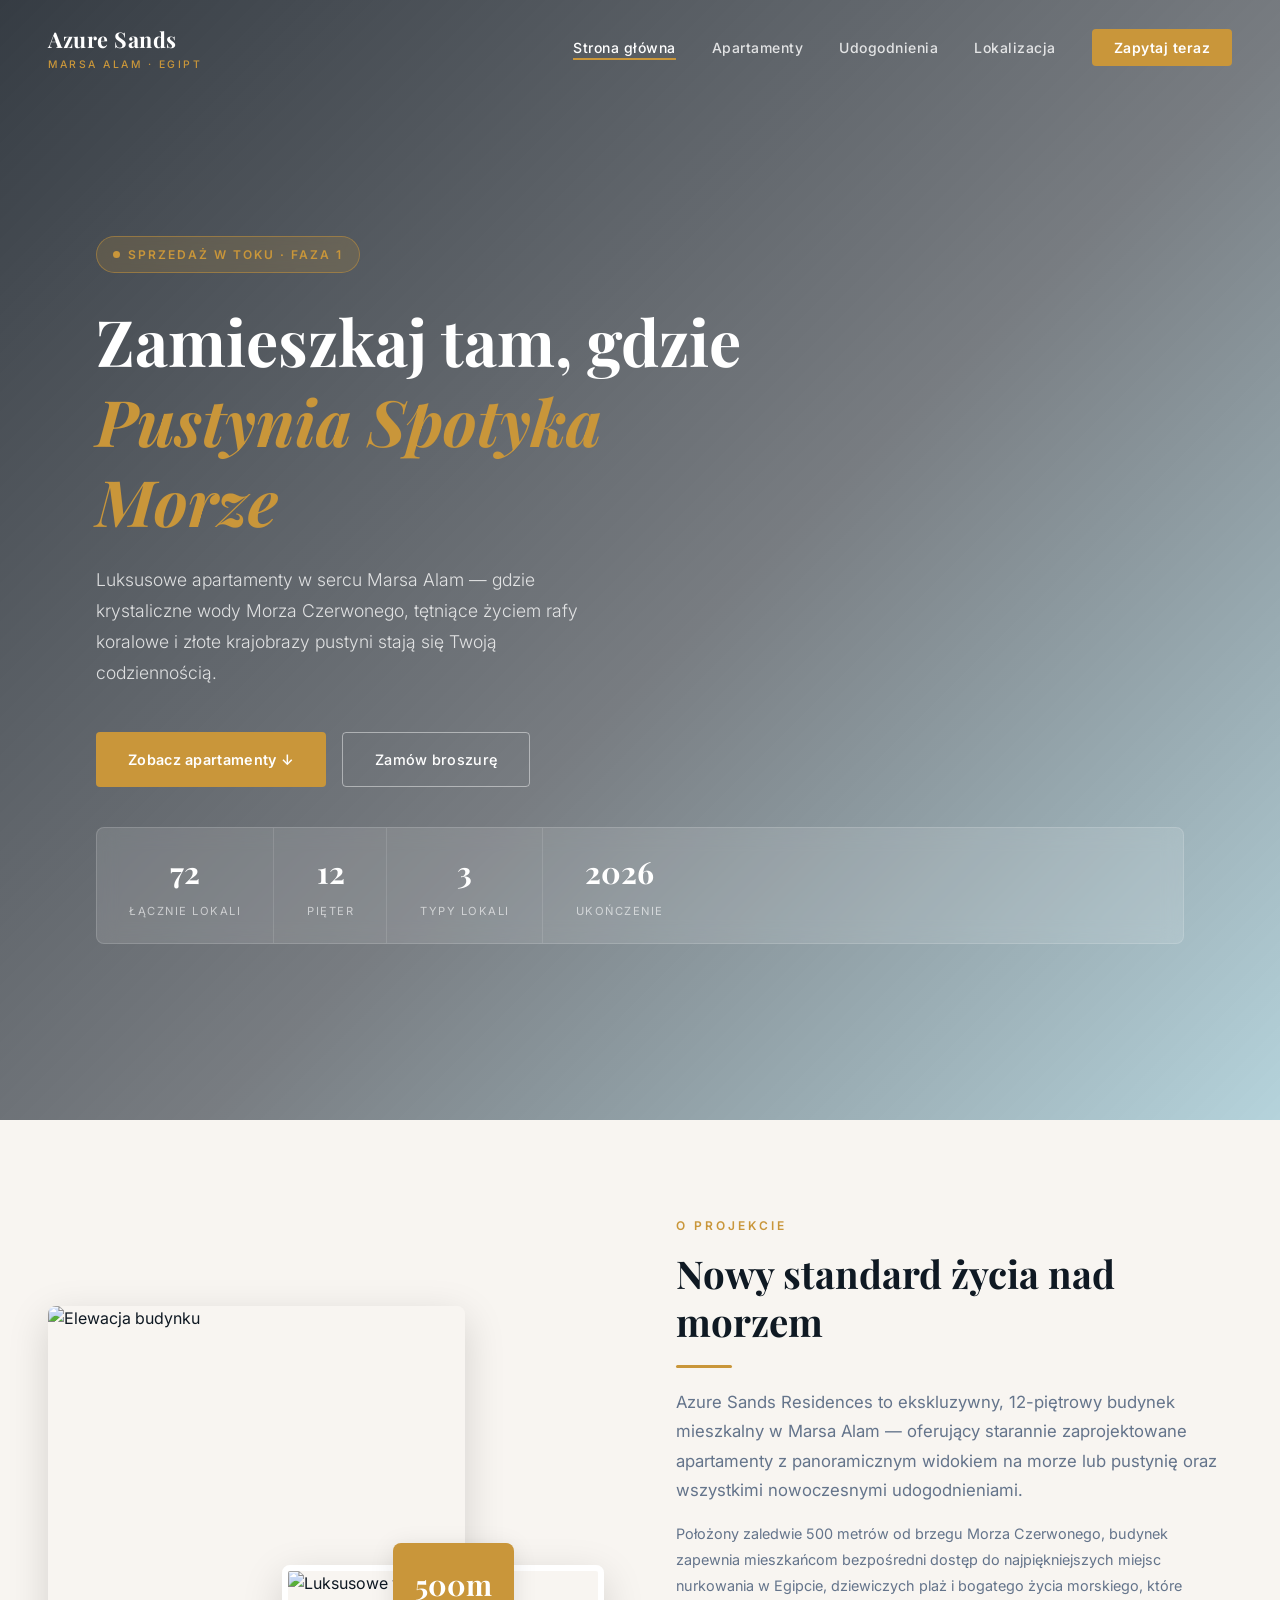
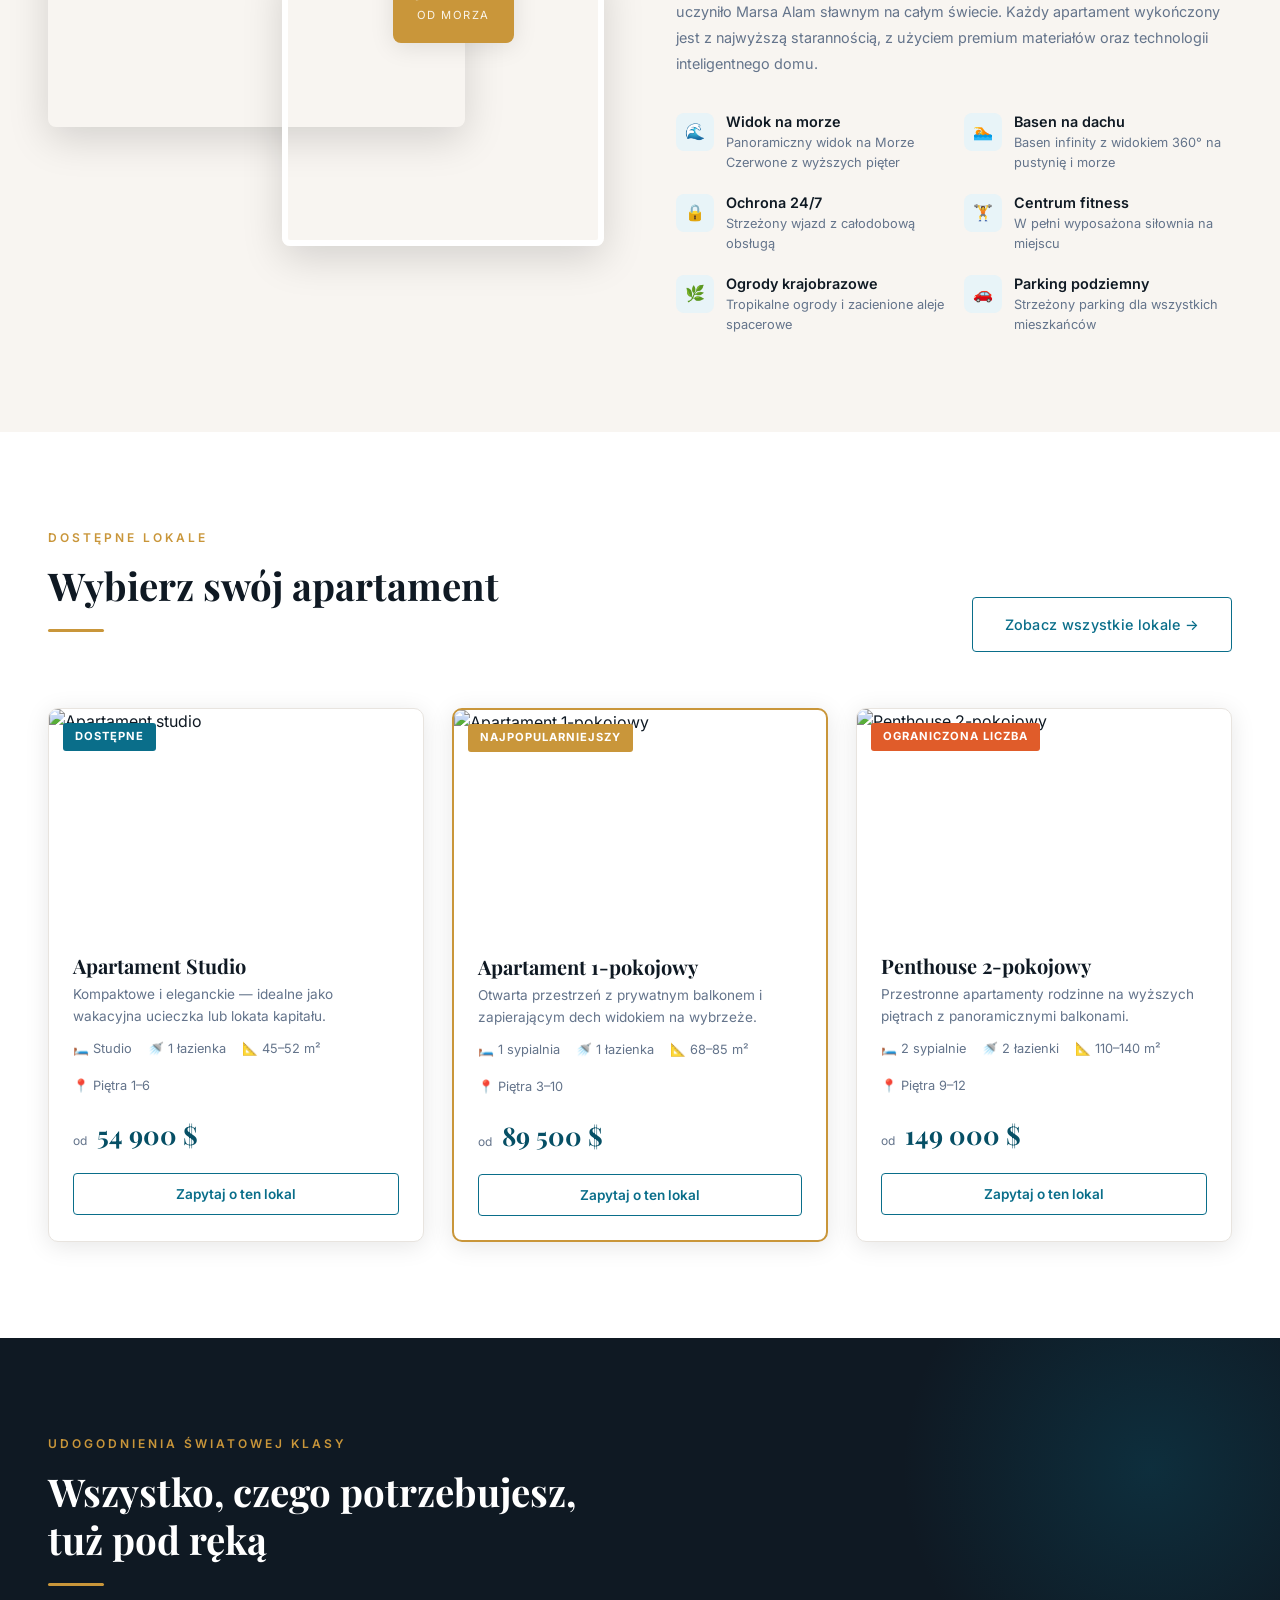
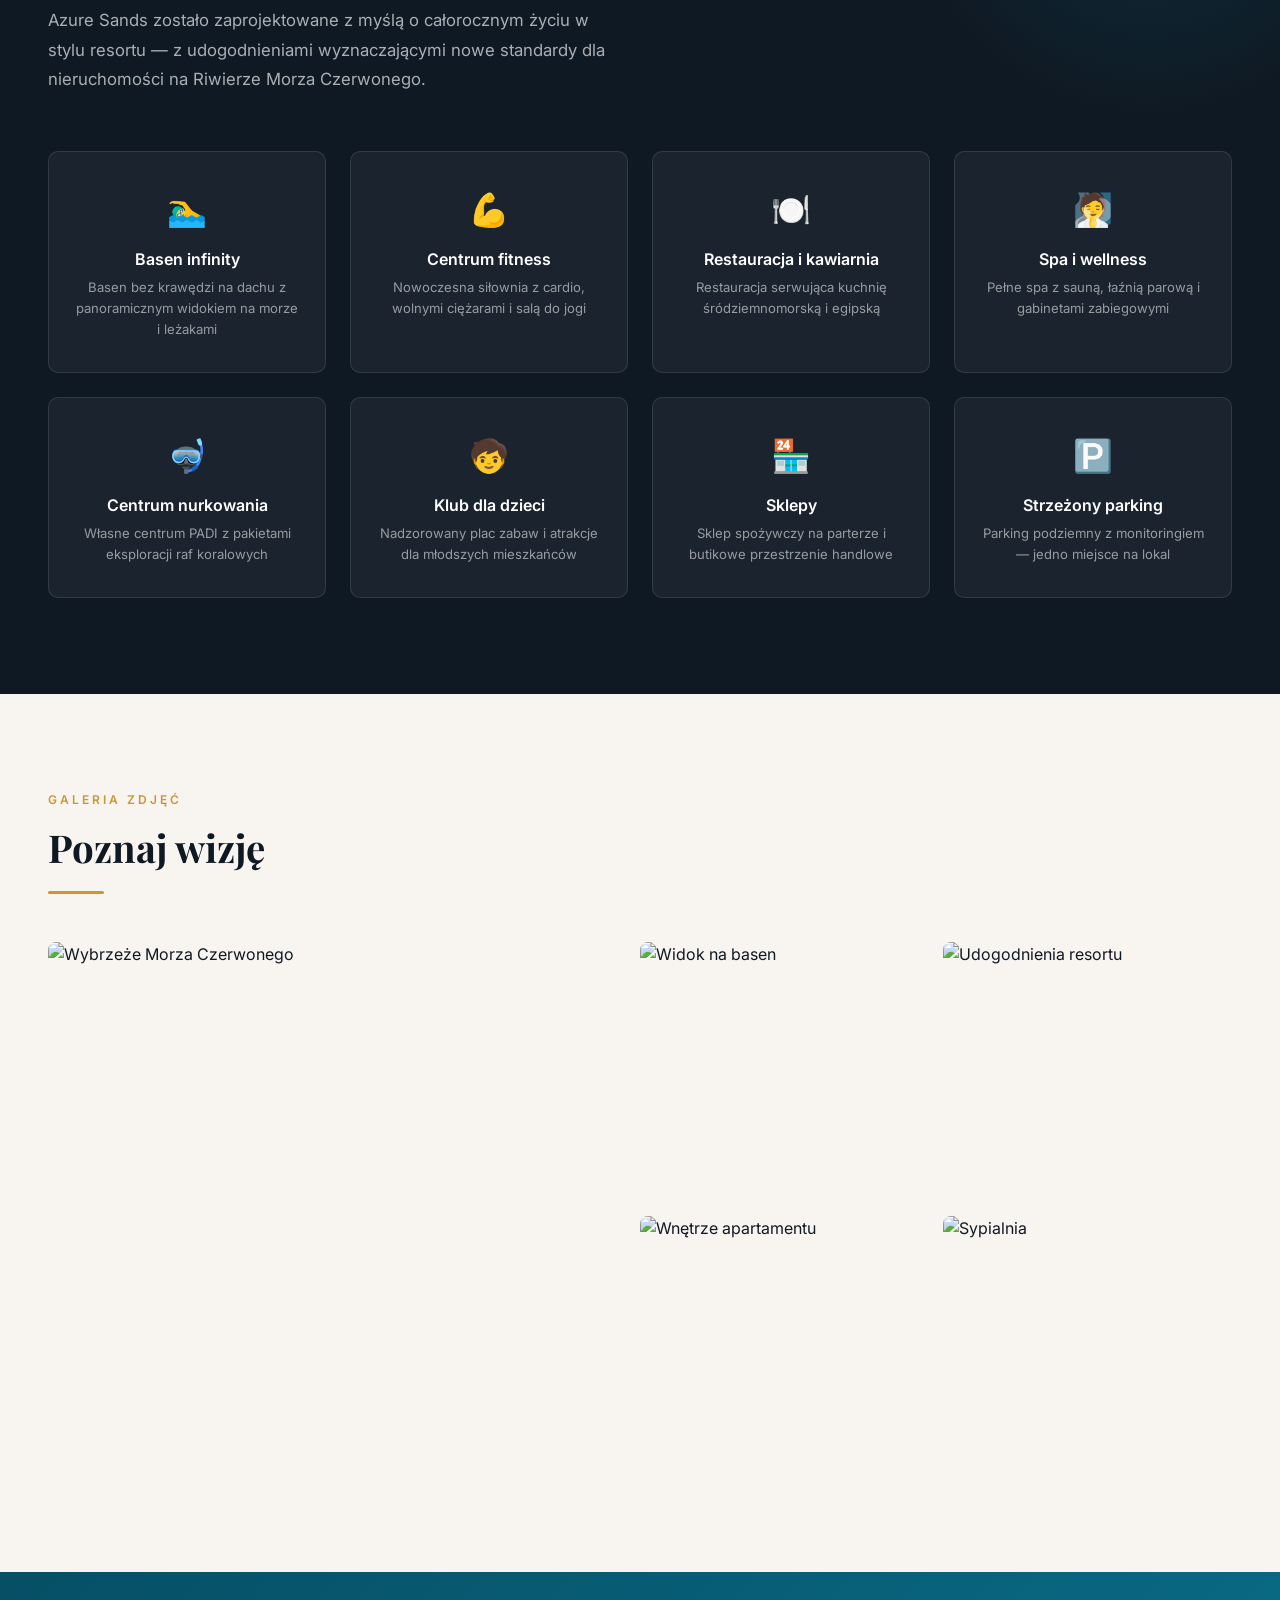
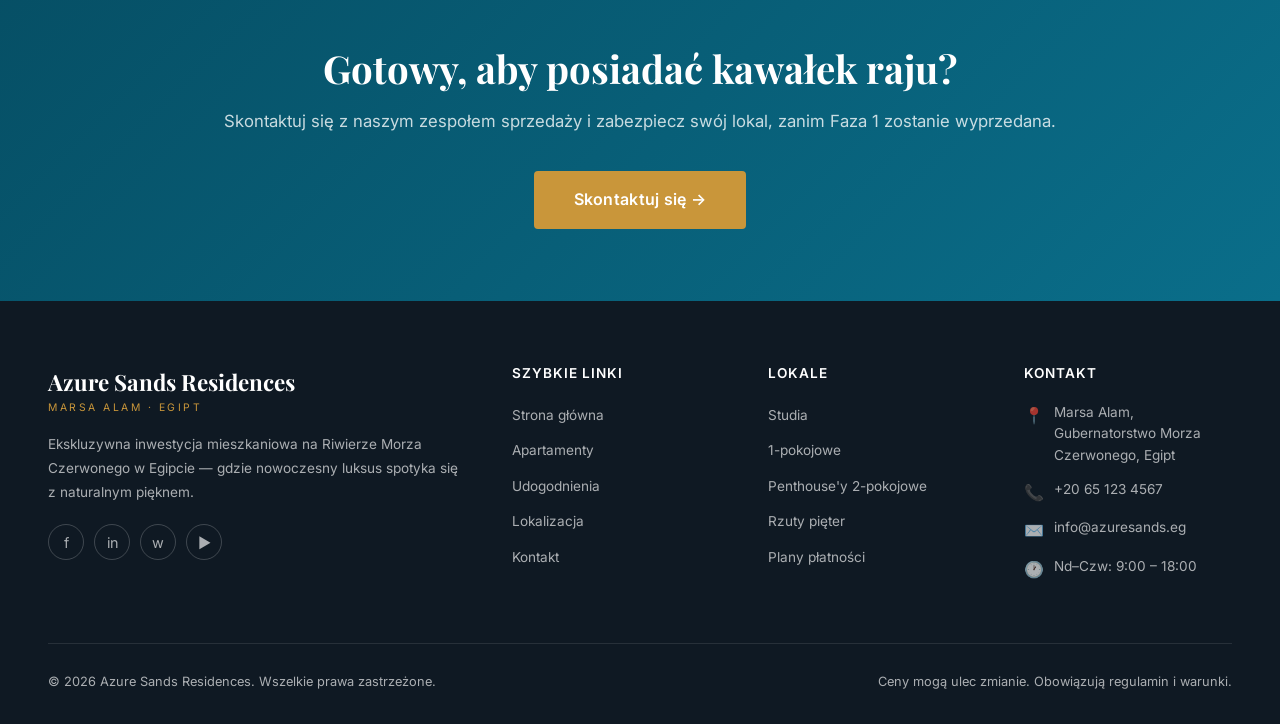
==== commit 551071ab: "Test2" ====
--- a/index.html
+++ b/index.html
@@ -39,23 +39,23 @@
         <a href="#apartments" class="btn-primary">Zobacz apartamenty &darr;</a>
         <a href="contact.html" class="btn-outline">Zamów broszurę</a>
       </div>
-    </div>
-    <div class="hero-stats">
-      <div class="stat-item">
-        <span class="num">72</span>
-        <span class="label">Łącznie lokali</span>
-      </div>
-      <div class="stat-item">
-        <span class="num">12</span>
-        <span class="label">Pięter</span>
-      </div>
-      <div class="stat-item">
-        <span class="num">3</span>
-        <span class="label">Typy lokali</span>
-      </div>
-      <div class="stat-item">
-        <span class="num">2026</span>
-        <span class="label">Ukończenie</span>
+      <div class="hero-stats">
+        <div class="stat-item">
+          <span class="num">72</span>
+          <span class="label">Łącznie lokali</span>
+        </div>
+        <div class="stat-item">
+          <span class="num">12</span>
+          <span class="label">Pięter</span>
+        </div>
+        <div class="stat-item">
+          <span class="num">3</span>
+          <span class="label">Typy lokali</span>
+        </div>
+        <div class="stat-item">
+          <span class="num">2026</span>
+          <span class="label">Ukończenie</span>
+        </div>
       </div>
     </div>
   </section>
--- a/styles.css
+++ b/styles.css
@@ -291,9 +291,7 @@
 }
 
 .hero-stats {
-  position: absolute;
-  bottom: 48px;
-  right: 48px;
+  margin-top: 40px;
   display: flex;
   gap: 1px;
   background: rgba(255,255,255,0.12);
@@ -1078,8 +1076,6 @@
 
   section { padding: 64px 24px; }
   .hero-content { padding: 120px 24px 60px; }
-  .hero-stats { position: static; margin-top: 40px; }
-
   .about-grid, .contact-grid, .city-grid { grid-template-columns: 1fr; gap: 40px; }
   .about-images { height: 340px; }
   .apartments-grid { grid-template-columns: 1fr; }
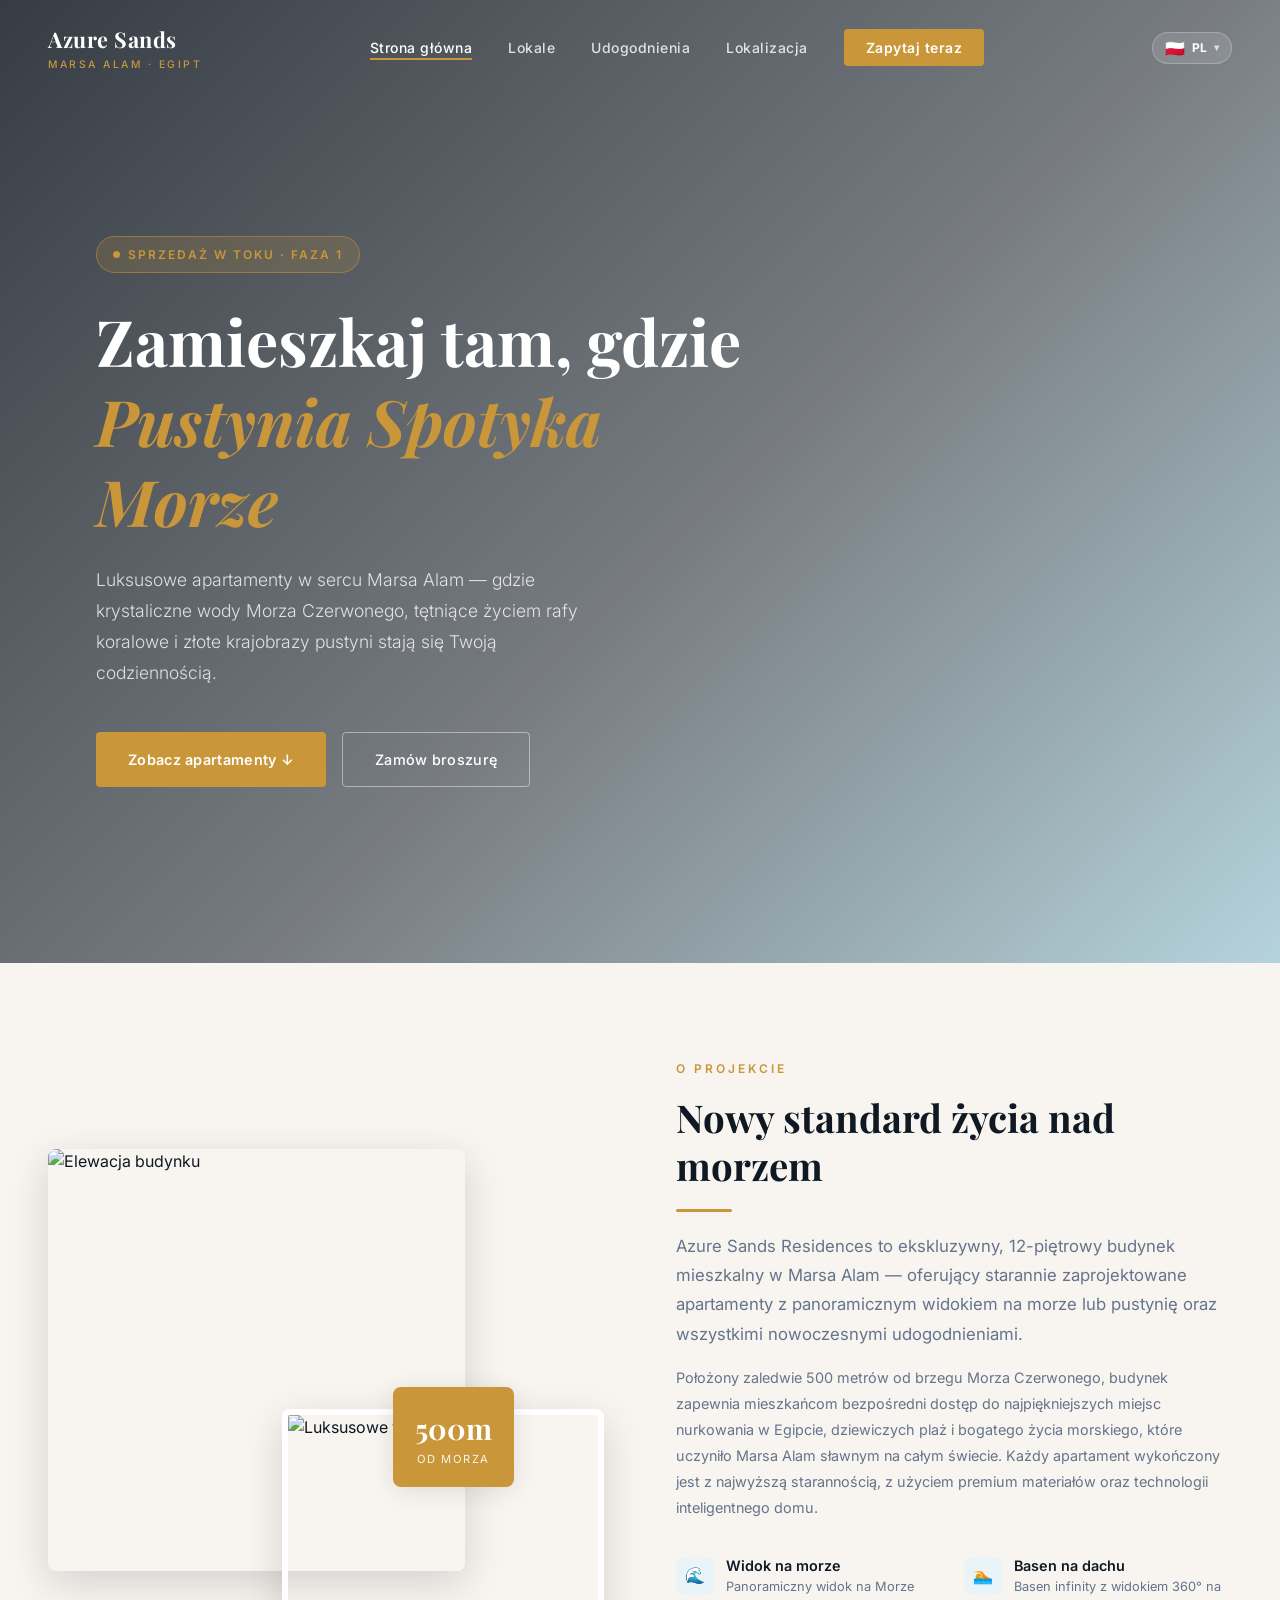
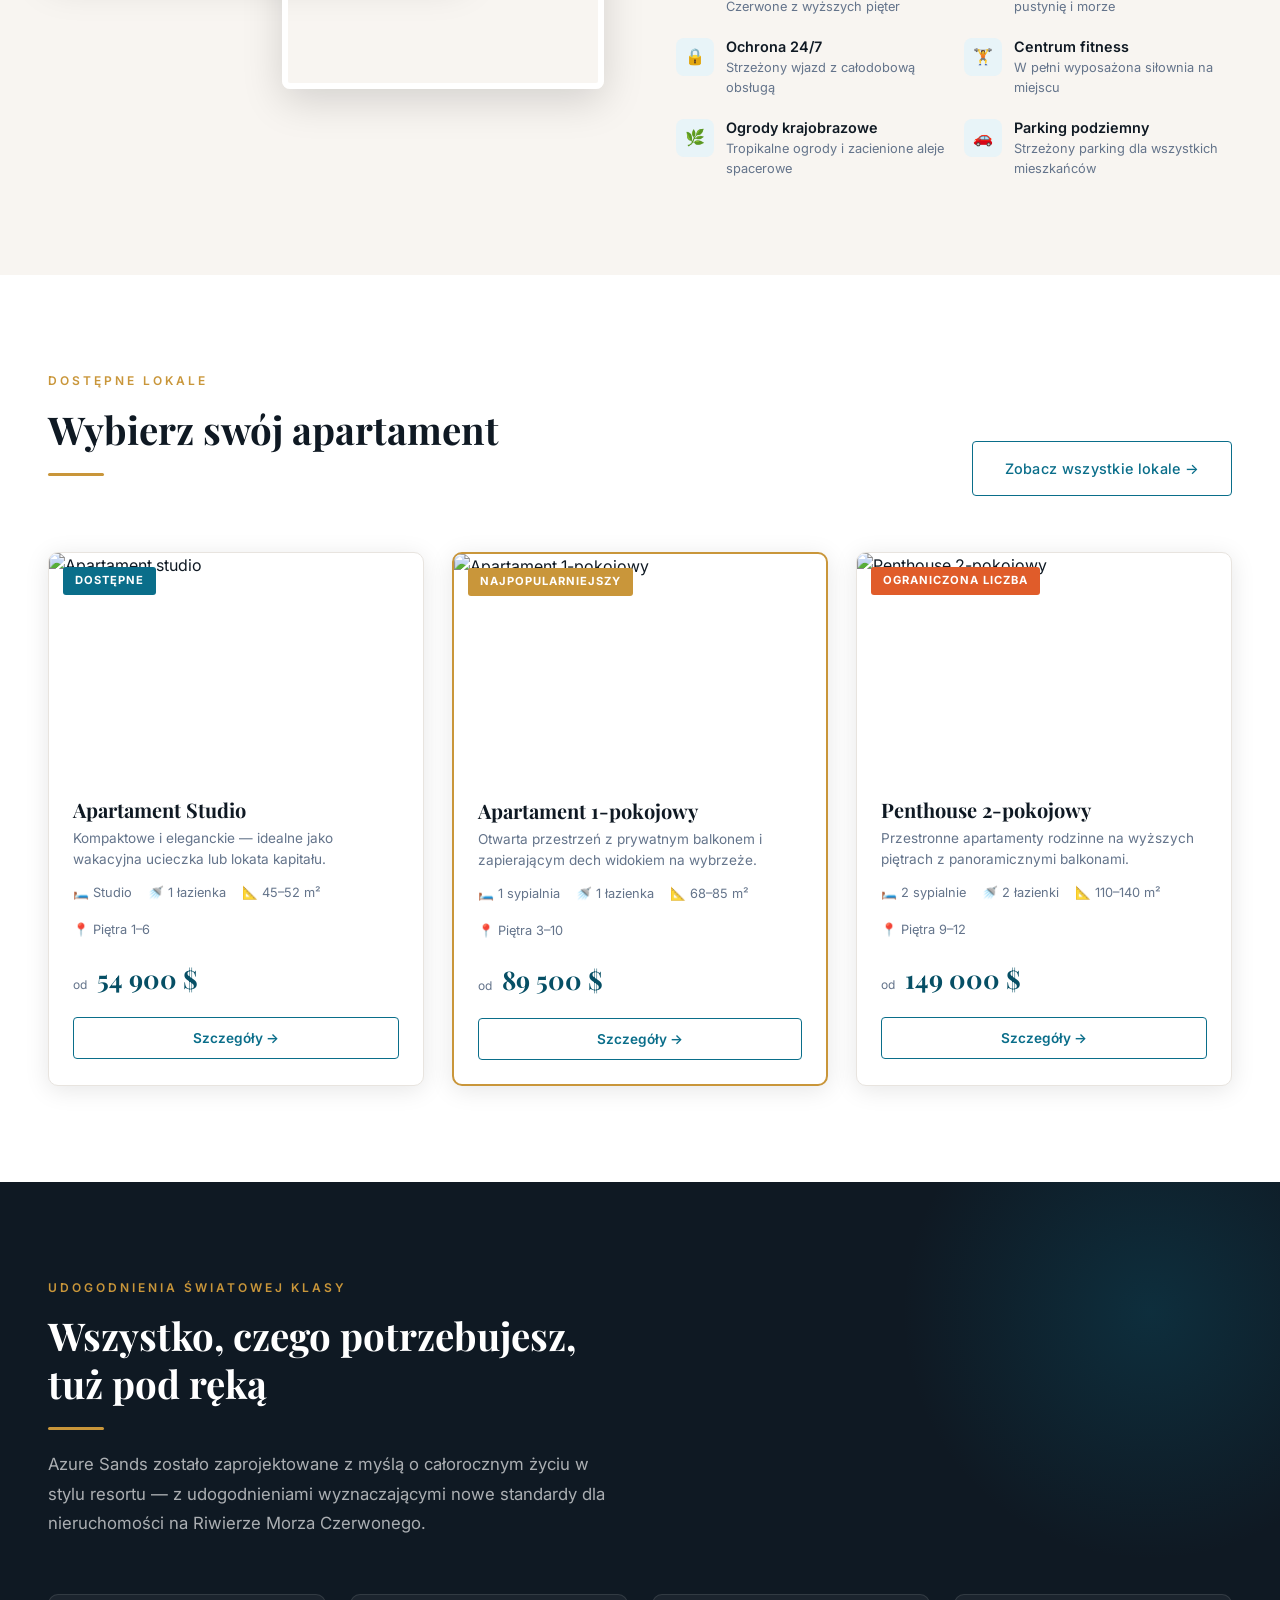
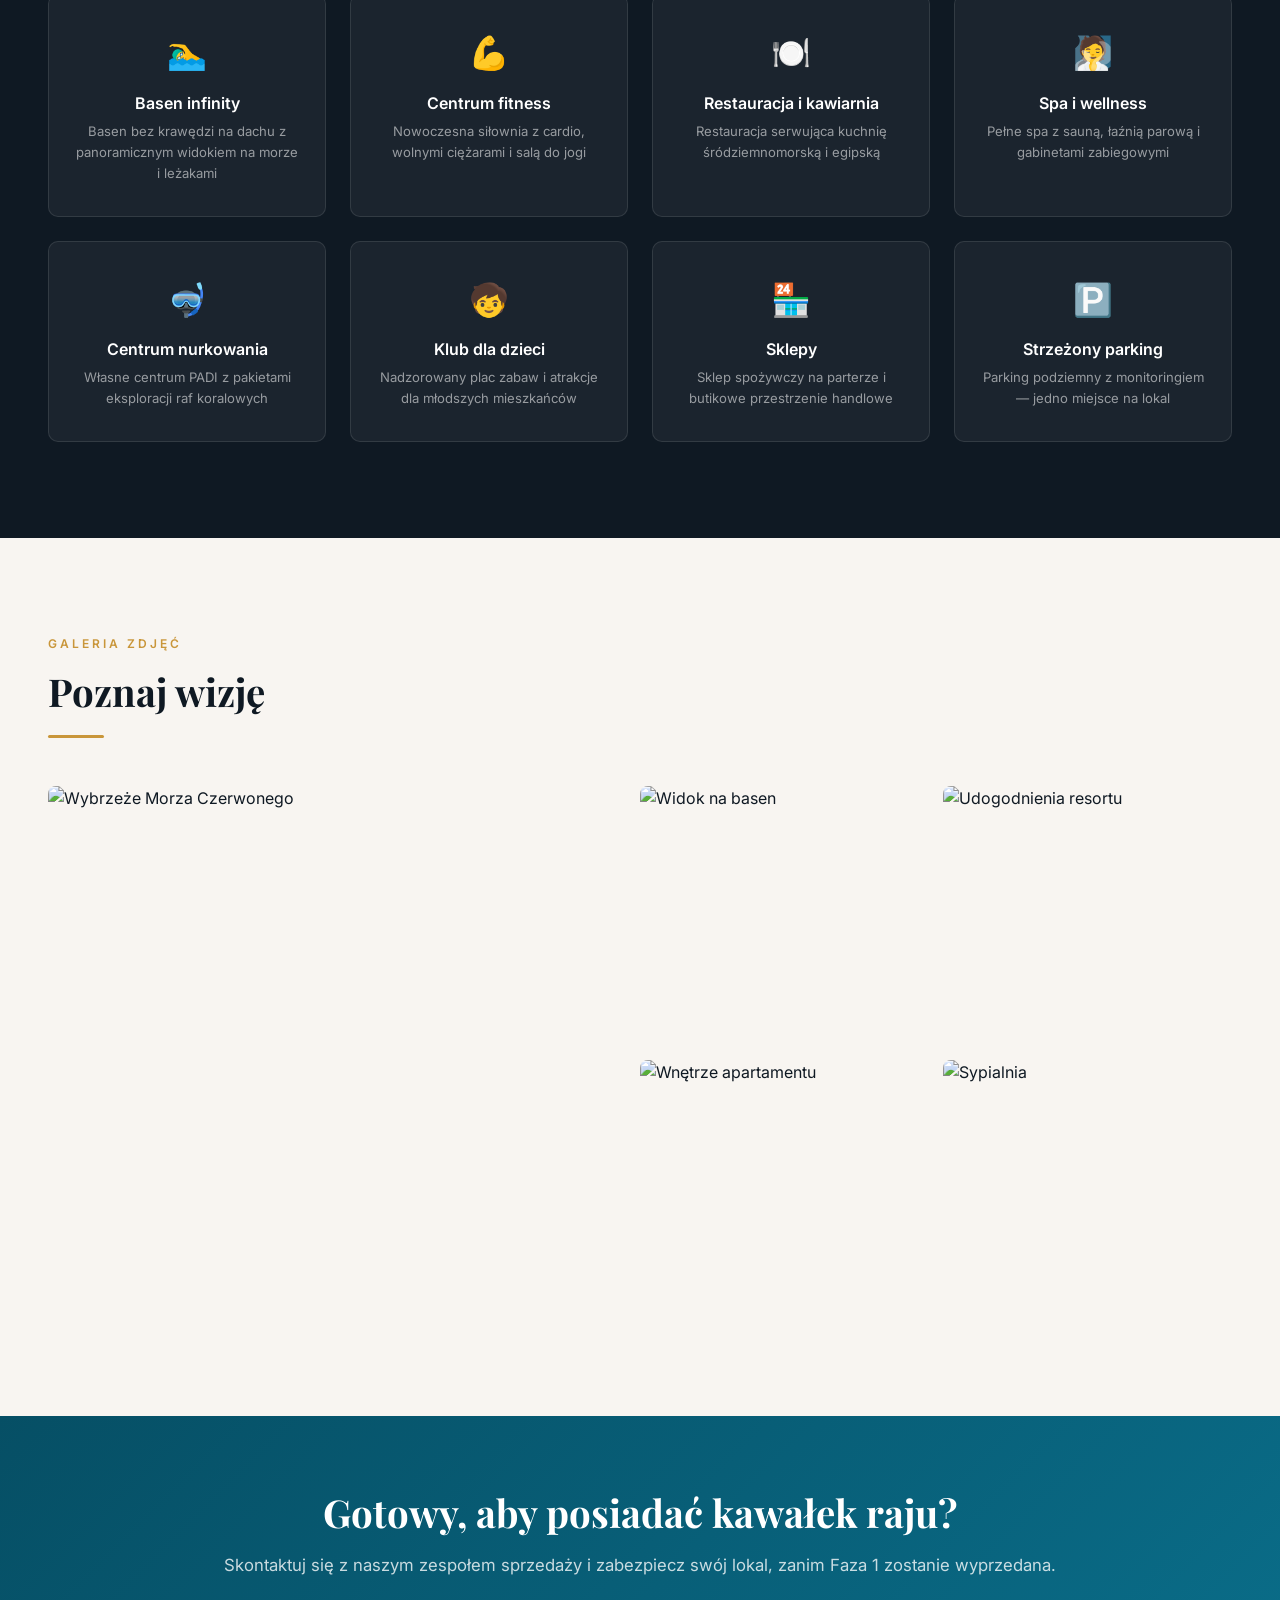
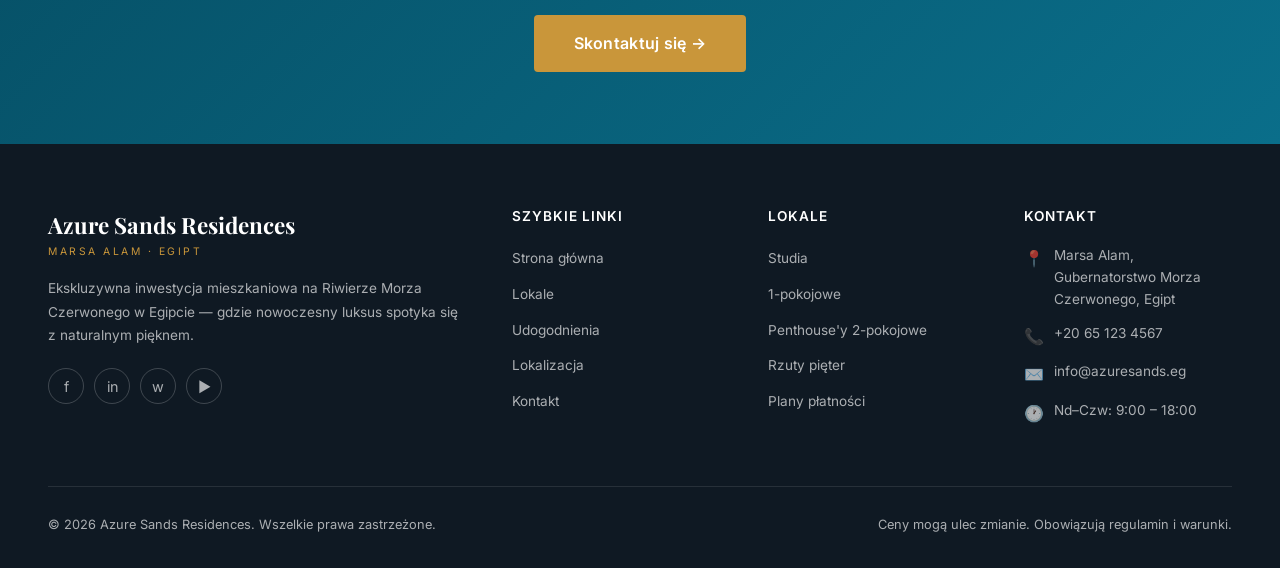
==== commit 41cf2752: "test3" ====
--- a/index.html
+++ b/index.html
@@ -13,15 +13,30 @@
   <nav class="navbar" id="navbar">
     <a href="index.html" class="nav-logo">
       <span class="brand">Azure Sands</span>
-      <span class="tagline">Marsa Alam · Egipt</span>
+      <span class="tagline" data-i18n="nav.tagline">Marsa Alam · Egipt</span>
     </a>
     <ul class="nav-links">
-      <li><a href="index.html" class="active">Strona główna</a></li>
-      <li><a href="index.html#apartments">Apartamenty</a></li>
-      <li><a href="index.html#amenities">Udogodnienia</a></li>
-      <li><a href="location.html">Lokalizacja</a></li>
-      <li><a href="contact.html" class="nav-cta">Zapytaj teraz</a></li>
+      <li><a href="index.html" class="active" data-i18n="nav.home">Strona główna</a></li>
+      <li><a href="units.html" data-i18n="nav.units">Lokale</a></li>
+      <li><a href="index.html#amenities" data-i18n="nav.amenities">Udogodnienia</a></li>
+      <li><a href="location.html" data-i18n="nav.location">Lokalizacja</a></li>
+      <li><a href="contact.html" class="nav-cta" data-i18n="nav.cta">Zapytaj teraz</a></li>
     </ul>
+    <div class="lang-switcher" id="langSwitcher">
+      <button class="lang-btn" onclick="toggleLangMenu()">
+        <span class="lang-flag" id="langFlag">🇵🇱</span>
+        <span class="lang-code" id="langCode">PL</span>
+        <span class="lang-chevron">▾</span>
+      </button>
+      <ul class="lang-menu" id="langMenu">
+        <li data-lang="pl" onclick="setLanguage('pl')"><span>🇵🇱</span> Polski</li>
+        <li data-lang="en" onclick="setLanguage('en')"><span>🇬🇧</span> English</li>
+        <li data-lang="de" onclick="setLanguage('de')"><span>🇩🇪</span> Deutsch</li>
+        <li data-lang="it" onclick="setLanguage('it')"><span>🇮🇹</span> Italiano</li>
+        <li data-lang="fr" onclick="setLanguage('fr')"><span>🇫🇷</span> Français</li>
+        <li data-lang="es" onclick="setLanguage('es')"><span>🇪🇸</span> Español</li>
+      </ul>
+    </div>
     <div class="nav-hamburger" onclick="toggleMenu()">
       <span></span><span></span><span></span>
     </div>
@@ -32,30 +47,12 @@
     <div class="hero-bg"></div>
     <div class="hero-overlay"></div>
     <div class="hero-content">
-      <div class="hero-badge">Sprzedaż w toku · Faza 1</div>
-      <h1>Zamieszkaj tam, gdzie<br /><em>Pustynia Spotyka Morze</em></h1>
-      <p>Luksusowe apartamenty w sercu Marsa Alam — gdzie krystaliczne wody Morza Czerwonego, tętniące życiem rafy koralowe i złote krajobrazy pustyni stają się Twoją codziennością.</p>
+      <div class="hero-badge" data-i18n="hero.badge">Sprzedaż w toku · Faza 1</div>
+      <h1 data-i18n-html="hero.title">Zamieszkaj tam, gdzie<br /><em>Pustynia Spotyka Morze</em></h1>
+      <p data-i18n="hero.desc">Luksusowe apartamenty w sercu Marsa Alam — gdzie krystaliczne wody Morza Czerwonego, tętniące życiem rafy koralowe i złote krajobrazy pustyni stają się Twoją codziennością.</p>
       <div class="hero-actions">
-        <a href="#apartments" class="btn-primary">Zobacz apartamenty &darr;</a>
-        <a href="contact.html" class="btn-outline">Zamów broszurę</a>
-      </div>
-      <div class="hero-stats">
-        <div class="stat-item">
-          <span class="num">72</span>
-          <span class="label">Łącznie lokali</span>
-        </div>
-        <div class="stat-item">
-          <span class="num">12</span>
-          <span class="label">Pięter</span>
-        </div>
-        <div class="stat-item">
-          <span class="num">3</span>
-          <span class="label">Typy lokali</span>
-        </div>
-        <div class="stat-item">
-          <span class="num">2026</span>
-          <span class="label">Ukończenie</span>
-        </div>
+        <a href="#apartments" class="btn-primary" data-i18n="hero.btn.primary">Zobacz apartamenty ↓</a>
+        <a href="contact.html" class="btn-outline" data-i18n="hero.btn.outline">Zamów broszurę</a>
       </div>
     </div>
   </section>
@@ -65,70 +62,60 @@
     <div class="container">
       <div class="about-grid">
         <div class="about-images">
-          <img
-            class="about-img-main"
-            src="https://images.unsplash.com/photo-1545324418-cc1a3fa10c00?w=800&q=80"
-            alt="Elewacja budynku"
-          />
-          <img
-            class="about-img-accent"
-            src="https://images.unsplash.com/photo-1560448204-e02f11c3d0e2?w=600&q=80"
-            alt="Luksusowe wnętrze"
-          />
+          <img class="about-img-main" src="https://images.unsplash.com/photo-1545324418-cc1a3fa10c00?w=800&q=80" alt="Elewacja budynku" />
+          <img class="about-img-accent" src="https://images.unsplash.com/photo-1560448204-e02f11c3d0e2?w=600&q=80" alt="Luksusowe wnętrze" />
           <div class="about-badge">
             <div class="big">500m</div>
-            <div class="small">od morza</div>
+            <div class="small" data-i18n="about.badge">od morza</div>
           </div>
         </div>
         <div class="about-text">
-          <div class="section-label">O projekcie</div>
-          <h2 class="section-title">Nowy standard życia nad morzem</h2>
+          <div class="section-label" data-i18n="about.label">O projekcie</div>
+          <h2 class="section-title" data-i18n="about.title">Nowy standard życia nad morzem</h2>
           <div class="divider"></div>
-          <p class="section-sub">Azure Sands Residences to ekskluzywny, 12-piętrowy budynek mieszkalny w Marsa Alam — oferujący starannie zaprojektowane apartamenty z panoramicznym widokiem na morze lub pustynię oraz wszystkimi nowoczesnymi udogodnieniami.</p>
-          <p style="color:var(--gray); font-size:0.9rem; margin-top:16px; line-height:1.8;">
-            Położony zaledwie 500 metrów od brzegu Morza Czerwonego, budynek zapewnia mieszkańcom bezpośredni dostęp do najpiękniejszych miejsc nurkowania w Egipcie, dziewiczych plaż i bogatego życia morskiego, które uczyniło Marsa Alam sławnym na całym świecie. Każdy apartament wykończony jest z najwyższą starannością, z użyciem premium materiałów oraz technologii inteligentnego domu.
-          </p>
+          <p class="section-sub" data-i18n="about.sub">Azure Sands Residences to ekskluzywny, 12-piętrowy budynek mieszkalny w Marsa Alam — oferujący starannie zaprojektowane apartamenty z panoramicznym widokiem na morze lub pustynię oraz wszystkimi nowoczesnymi udogodnieniami.</p>
+          <p style="color:var(--gray); font-size:0.9rem; margin-top:16px; line-height:1.8;" data-i18n="about.body">Położony zaledwie 500 metrów od brzegu Morza Czerwonego, budynek zapewnia mieszkańcom bezpośredni dostęp do najpiękniejszych miejsc nurkowania w Egipcie, dziewiczych plaż i bogatego życia morskiego, które uczyniło Marsa Alam sławnym na całym świecie. Każdy apartament wykończony jest z najwyższą starannością, z użyciem premium materiałów oraz technologii inteligentnego domu.</p>
           <div class="features-list">
             <div class="feature-item">
               <div class="feature-icon">🌊</div>
               <div>
-                <h4>Widok na morze</h4>
-                <p>Panoramiczny widok na Morze Czerwone z wyższych pięter</p>
+                <h4 data-i18n="about.f1.title">Widok na morze</h4>
+                <p data-i18n="about.f1.desc">Panoramiczny widok na Morze Czerwone z wyższych pięter</p>
               </div>
             </div>
             <div class="feature-item">
               <div class="feature-icon">🏊</div>
               <div>
-                <h4>Basen na dachu</h4>
-                <p>Basen infinity z widokiem 360° na pustynię i morze</p>
+                <h4 data-i18n="about.f2.title">Basen na dachu</h4>
+                <p data-i18n="about.f2.desc">Basen infinity z widokiem 360° na pustynię i morze</p>
               </div>
             </div>
             <div class="feature-item">
               <div class="feature-icon">🔒</div>
               <div>
-                <h4>Ochrona 24/7</h4>
-                <p>Strzeżony wjazd z całodobową obsługą</p>
+                <h4 data-i18n="about.f3.title">Ochrona 24/7</h4>
+                <p data-i18n="about.f3.desc">Strzeżony wjazd z całodobową obsługą</p>
               </div>
             </div>
             <div class="feature-item">
               <div class="feature-icon">🏋️</div>
               <div>
-                <h4>Centrum fitness</h4>
-                <p>W pełni wyposażona siłownia na miejscu</p>
+                <h4 data-i18n="about.f4.title">Centrum fitness</h4>
+                <p data-i18n="about.f4.desc">W pełni wyposażona siłownia na miejscu</p>
               </div>
             </div>
             <div class="feature-item">
               <div class="feature-icon">🌿</div>
               <div>
-                <h4>Ogrody krajobrazowe</h4>
-                <p>Tropikalne ogrody i zacienione aleje spacerowe</p>
+                <h4 data-i18n="about.f5.title">Ogrody krajobrazowe</h4>
+                <p data-i18n="about.f5.desc">Tropikalne ogrody i zacienione aleje spacerowe</p>
               </div>
             </div>
             <div class="feature-item">
               <div class="feature-icon">🚗</div>
               <div>
-                <h4>Parking podziemny</h4>
-                <p>Strzeżony parking dla wszystkich mieszkańców</p>
+                <h4 data-i18n="about.f6.title">Parking podziemny</h4>
+                <p data-i18n="about.f6.desc">Strzeżony parking dla wszystkich mieszkańców</p>
               </div>
             </div>
           </div>
@@ -142,11 +129,11 @@
     <div class="container">
       <div class="section-header">
         <div>
-          <div class="section-label">Dostępne lokale</div>
-          <h2 class="section-title">Wybierz swój apartament</h2>
+          <div class="section-label" data-i18n="apts.label">Dostępne lokale</div>
+          <h2 class="section-title" data-i18n="apts.title">Wybierz swój apartament</h2>
           <div class="divider"></div>
         </div>
-        <a href="contact.html" class="btn-outline" style="color:var(--primary);border-color:var(--primary);">Zobacz wszystkie lokale →</a>
+        <a href="units.html" class="btn-outline" style="color:var(--primary);border-color:var(--primary);" data-i18n="apts.view-all">Zobacz wszystkie lokale →</a>
       </div>
       <div class="apartments-grid">
 
@@ -154,22 +141,22 @@
         <div class="apt-card">
           <div class="apt-img-wrap">
             <img src="https://images.unsplash.com/photo-1502672260266-1c1ef2d93688?w=600&q=80" alt="Apartament studio" />
-            <span class="apt-tag available">Dostępne</span>
+            <span class="apt-tag available" data-i18n="apt.studio.tag">Dostępne</span>
           </div>
           <div class="apt-body">
-            <h3>Apartament Studio</h3>
-            <p style="font-size:0.85rem;color:var(--gray);">Kompaktowe i eleganckie — idealne jako wakacyjna ucieczka lub lokata kapitału.</p>
+            <h3 data-i18n="apt.studio.title">Apartament Studio</h3>
+            <p style="font-size:0.85rem;color:var(--gray);" data-i18n="apt.studio.desc">Kompaktowe i eleganckie — idealne jako wakacyjna ucieczka lub lokata kapitału.</p>
             <div class="apt-meta">
-              <span>🛏️ Studio</span>
-              <span>🚿 1 łazienka</span>
-              <span>📐 45–52 m²</span>
-              <span>📍 Piętra 1–6</span>
+              <span data-i18n="apt.studio.m1">🛏️ Studio</span>
+              <span data-i18n="apt.studio.m2">🚿 1 łazienka</span>
+              <span data-i18n="apt.studio.m3">📐 45–52 m²</span>
+              <span data-i18n="apt.studio.m4">📍 Piętra 1–6</span>
             </div>
             <div class="apt-price">
-              <span class="from">od</span>
+              <span class="from" data-i18n="apt.from">od</span>
               <span class="amount">54 900 $</span>
             </div>
-            <a href="contact.html"><button class="btn-apt">Zapytaj o ten lokal</button></a>
+            <a href="unit-studio.html"><button class="btn-apt" data-i18n="units.detail.btn">Szczegóły →</button></a>
           </div>
         </div>
 
@@ -177,22 +164,22 @@
         <div class="apt-card featured">
           <div class="apt-img-wrap">
             <img src="https://images.unsplash.com/photo-1493809842364-78817add7ffb?w=600&q=80" alt="Apartament 1-pokojowy" />
-            <span class="apt-tag" style="background:#c9963a;">Najpopularniejszy</span>
+            <span class="apt-tag" style="background:#c9963a;" data-i18n="apt.1bed.tag">Najpopularniejszy</span>
           </div>
           <div class="apt-body">
-            <h3>Apartament 1-pokojowy</h3>
-            <p style="font-size:0.85rem;color:var(--gray);">Otwarta przestrzeń z prywatnym balkonem i zapierającym dech widokiem na wybrzeże.</p>
+            <h3 data-i18n="apt.1bed.title">Apartament 1-pokojowy</h3>
+            <p style="font-size:0.85rem;color:var(--gray);" data-i18n="apt.1bed.desc">Otwarta przestrzeń z prywatnym balkonem i zapierającym dech widokiem na wybrzeże.</p>
             <div class="apt-meta">
-              <span>🛏️ 1 sypialnia</span>
-              <span>🚿 1 łazienka</span>
-              <span>📐 68–85 m²</span>
-              <span>📍 Piętra 3–10</span>
+              <span data-i18n="apt.1bed.m1">🛏️ 1 sypialnia</span>
+              <span data-i18n="apt.1bed.m2">🚿 1 łazienka</span>
+              <span data-i18n="apt.1bed.m3">📐 68–85 m²</span>
+              <span data-i18n="apt.1bed.m4">📍 Piętra 3–10</span>
             </div>
             <div class="apt-price">
-              <span class="from">od</span>
+              <span class="from" data-i18n="apt.from">od</span>
               <span class="amount">89 500 $</span>
             </div>
-            <a href="contact.html"><button class="btn-apt">Zapytaj o ten lokal</button></a>
+            <a href="unit-1bed.html"><button class="btn-apt" data-i18n="units.detail.btn">Szczegóły →</button></a>
           </div>
         </div>
 
@@ -200,22 +187,22 @@
         <div class="apt-card">
           <div class="apt-img-wrap">
             <img src="https://images.unsplash.com/photo-1560185007-cde436f6a4d0?w=600&q=80" alt="Penthouse 2-pokojowy" />
-            <span class="apt-tag limited">Ograniczona liczba</span>
+            <span class="apt-tag limited" data-i18n="apt.2bed.tag">Ograniczona liczba</span>
           </div>
           <div class="apt-body">
-            <h3>Penthouse 2-pokojowy</h3>
-            <p style="font-size:0.85rem;color:var(--gray);">Przestronne apartamenty rodzinne na wyższych piętrach z panoramicznymi balkonami.</p>
+            <h3 data-i18n="apt.2bed.title">Penthouse 2-pokojowy</h3>
+            <p style="font-size:0.85rem;color:var(--gray);" data-i18n="apt.2bed.desc">Przestronne apartamenty rodzinne na wyższych piętrach z panoramicznymi balkonami.</p>
             <div class="apt-meta">
-              <span>🛏️ 2 sypialnie</span>
-              <span>🚿 2 łazienki</span>
-              <span>📐 110–140 m²</span>
-              <span>📍 Piętra 9–12</span>
+              <span data-i18n="apt.2bed.m1">🛏️ 2 sypialnie</span>
+              <span data-i18n="apt.2bed.m2">🚿 2 łazienki</span>
+              <span data-i18n="apt.2bed.m3">📐 110–140 m²</span>
+              <span data-i18n="apt.2bed.m4">📍 Piętra 9–12</span>
             </div>
             <div class="apt-price">
-              <span class="from">od</span>
+              <span class="from" data-i18n="apt.from">od</span>
               <span class="amount">149 000 $</span>
             </div>
-            <a href="contact.html"><button class="btn-apt">Zapytaj o ten lokal</button></a>
+            <a href="unit-2bed.html"><button class="btn-apt" data-i18n="units.detail.btn">Szczegóły →</button></a>
           </div>
         </div>
 
@@ -226,51 +213,19 @@
   <!-- AMENITIES -->
   <section class="amenities-section" id="amenities">
     <div class="container">
-      <div class="section-label" style="color:var(--secondary)">Udogodnienia światowej klasy</div>
-      <h2 class="section-title" style="color:#fff">Wszystko, czego potrzebujesz,<br />tuż pod ręką</h2>
+      <div class="section-label" style="color:var(--secondary)" data-i18n="amen.label">Udogodnienia światowej klasy</div>
+      <h2 class="section-title" style="color:#fff" data-i18n-html="amen.title">Wszystko, czego potrzebujesz,<br />tuż pod ręką</h2>
       <div class="divider"></div>
-      <p class="section-sub">Azure Sands zostało zaprojektowane z myślą o całorocznym życiu w stylu resortu — z udogodnieniami wyznaczającymi nowe standardy dla nieruchomości na Riwierze Morza Czerwonego.</p>
+      <p class="section-sub" data-i18n="amen.sub">Azure Sands zostało zaprojektowane z myślą o całorocznym życiu w stylu resortu — z udogodnieniami wyznaczającymi nowe standardy dla nieruchomości na Riwierze Morza Czerwonego.</p>
       <div class="amenities-grid">
-        <div class="amenity-card">
-          <div class="amenity-icon">🏊‍♂️</div>
-          <h4>Basen infinity</h4>
-          <p>Basen bez krawędzi na dachu z panoramicznym widokiem na morze i leżakami</p>
-        </div>
-        <div class="amenity-card">
-          <div class="amenity-icon">💪</div>
-          <h4>Centrum fitness</h4>
-          <p>Nowoczesna siłownia z cardio, wolnymi ciężarami i salą do jogi</p>
-        </div>
-        <div class="amenity-card">
-          <div class="amenity-icon">🍽️</div>
-          <h4>Restauracja i kawiarnia</h4>
-          <p>Restauracja serwująca kuchnię śródziemnomorską i egipską</p>
-        </div>
-        <div class="amenity-card">
-          <div class="amenity-icon">🧖</div>
-          <h4>Spa i wellness</h4>
-          <p>Pełne spa z sauną, łaźnią parową i gabinetami zabiegowymi</p>
-        </div>
-        <div class="amenity-card">
-          <div class="amenity-icon">🤿</div>
-          <h4>Centrum nurkowania</h4>
-          <p>Własne centrum PADI z pakietami eksploracji raf koralowych</p>
-        </div>
-        <div class="amenity-card">
-          <div class="amenity-icon">🧒</div>
-          <h4>Klub dla dzieci</h4>
-          <p>Nadzorowany plac zabaw i atrakcje dla młodszych mieszkańców</p>
-        </div>
-        <div class="amenity-card">
-          <div class="amenity-icon">🏪</div>
-          <h4>Sklepy</h4>
-          <p>Sklep spożywczy na parterze i butikowe przestrzenie handlowe</p>
-        </div>
-        <div class="amenity-card">
-          <div class="amenity-icon">🅿️</div>
-          <h4>Strzeżony parking</h4>
-          <p>Parking podziemny z monitoringiem — jedno miejsce na lokal</p>
-        </div>
+        <div class="amenity-card"><div class="amenity-icon">🏊‍♂️</div><h4 data-i18n="amen.1.title">Basen infinity</h4><p data-i18n="amen.1.desc">Basen bez krawędzi na dachu z panoramicznym widokiem na morze i leżakami</p></div>
+        <div class="amenity-card"><div class="amenity-icon">💪</div><h4 data-i18n="amen.2.title">Centrum fitness</h4><p data-i18n="amen.2.desc">Nowoczesna siłownia z cardio, wolnymi ciężarami i salą do jogi</p></div>
+        <div class="amenity-card"><div class="amenity-icon">🍽️</div><h4 data-i18n="amen.3.title">Restauracja i kawiarnia</h4><p data-i18n="amen.3.desc">Restauracja serwująca kuchnię śródziemnomorską i egipską</p></div>
+        <div class="amenity-card"><div class="amenity-icon">🧖</div><h4 data-i18n="amen.4.title">Spa i wellness</h4><p data-i18n="amen.4.desc">Pełne spa z sauną, łaźnią parową i gabinetami zabiegowymi</p></div>
+        <div class="amenity-card"><div class="amenity-icon">🤿</div><h4 data-i18n="amen.5.title">Centrum nurkowania</h4><p data-i18n="amen.5.desc">Własne centrum PADI z pakietami eksploracji raf koralowych</p></div>
+        <div class="amenity-card"><div class="amenity-icon">🧒</div><h4 data-i18n="amen.6.title">Klub dla dzieci</h4><p data-i18n="amen.6.desc">Nadzorowany plac zabaw i atrakcje dla młodszych mieszkańców</p></div>
+        <div class="amenity-card"><div class="amenity-icon">🏪</div><h4 data-i18n="amen.7.title">Sklepy</h4><p data-i18n="amen.7.desc">Sklep spożywczy na parterze i butikowe przestrzenie handlowe</p></div>
+        <div class="amenity-card"><div class="amenity-icon">🅿️</div><h4 data-i18n="amen.8.title">Strzeżony parking</h4><p data-i18n="amen.8.desc">Parking podziemny z monitoringiem — jedno miejsce na lokal</p></div>
       </div>
     </div>
   </section>
@@ -278,30 +233,15 @@
   <!-- GALLERY -->
   <section class="gallery-section">
     <div class="container">
-      <div class="section-label">Galeria zdjęć</div>
-      <h2 class="section-title">Poznaj wizję</h2>
+      <div class="section-label" data-i18n="gallery.label">Galeria zdjęć</div>
+      <h2 class="section-title" data-i18n="gallery.title">Poznaj wizję</h2>
       <div class="divider"></div>
       <div class="gallery-grid">
-        <div class="gallery-item">
-          <img src="https://images.unsplash.com/photo-1544551763-46a013bb70d5?w=900&q=80" alt="Wybrzeże Morza Czerwonego" />
-          <div class="gallery-overlay"><span>+</span></div>
-        </div>
-        <div class="gallery-item">
-          <img src="https://images.unsplash.com/photo-1564501049412-61c2a3083791?w=600&q=80" alt="Widok na basen" />
-          <div class="gallery-overlay"><span>+</span></div>
-        </div>
-        <div class="gallery-item">
-          <img src="https://images.unsplash.com/photo-1571896349842-33c89424de2d?w=600&q=80" alt="Udogodnienia resortu" />
-          <div class="gallery-overlay"><span>+</span></div>
-        </div>
-        <div class="gallery-item">
-          <img src="https://images.unsplash.com/photo-1615529328331-f8917597711f?w=600&q=80" alt="Wnętrze apartamentu" />
-          <div class="gallery-overlay"><span>+</span></div>
-        </div>
-        <div class="gallery-item">
-          <img src="https://images.unsplash.com/photo-1584132915807-fd1f5fbc078f?w=600&q=80" alt="Sypialnia" />
-          <div class="gallery-overlay"><span>+</span></div>
-        </div>
+        <div class="gallery-item"><img src="https://images.unsplash.com/photo-1544551763-46a013bb70d5?w=900&q=80" alt="Wybrzeże Morza Czerwonego" /><div class="gallery-overlay"><span>+</span></div></div>
+        <div class="gallery-item"><img src="https://images.unsplash.com/photo-1564501049412-61c2a3083791?w=600&q=80" alt="Widok na basen" /><div class="gallery-overlay"><span>+</span></div></div>
+        <div class="gallery-item"><img src="https://images.unsplash.com/photo-1571896349842-33c89424de2d?w=600&q=80" alt="Udogodnienia resortu" /><div class="gallery-overlay"><span>+</span></div></div>
+        <div class="gallery-item"><img src="https://images.unsplash.com/photo-1615529328331-f8917597711f?w=600&q=80" alt="Wnętrze apartamentu" /><div class="gallery-overlay"><span>+</span></div></div>
+        <div class="gallery-item"><img src="https://images.unsplash.com/photo-1584132915807-fd1f5fbc078f?w=600&q=80" alt="Sypialnia" /><div class="gallery-overlay"><span>+</span></div></div>
       </div>
     </div>
   </section>
@@ -309,9 +249,9 @@
   <!-- CTA -->
   <section class="cta-section">
     <div class="container">
-      <h2>Gotowy, aby posiadać kawałek raju?</h2>
-      <p>Skontaktuj się z naszym zespołem sprzedaży i zabezpiecz swój lokal, zanim Faza 1 zostanie wyprzedana.</p>
-      <a href="contact.html" class="btn-primary" style="font-size:1rem;padding:16px 40px;">Skontaktuj się &rarr;</a>
+      <h2 data-i18n="cta.index.title">Gotowy, aby posiadać kawałek raju?</h2>
+      <p data-i18n="cta.index.desc">Skontaktuj się z naszym zespołem sprzedaży i zabezpiecz swój lokal, zanim Faza 1 zostanie wyprzedana.</p>
+      <a href="contact.html" class="btn-primary" style="font-size:1rem;padding:16px 40px;" data-i18n="cta.index.btn">Skontaktuj się →</a>
     </div>
   </section>
 
@@ -320,8 +260,8 @@
     <div class="footer-grid">
       <div class="footer-brand">
         <div class="brand">Azure Sands Residences</div>
-        <div class="tagline">Marsa Alam · Egipt</div>
-        <p>Ekskluzywna inwestycja mieszkaniowa na Riwierze Morza Czerwonego w Egipcie — gdzie nowoczesny luksus spotyka się z naturalnym pięknem.</p>
+        <div class="tagline" data-i18n="footer.tagline">Marsa Alam · Egipt</div>
+        <p data-i18n="footer.desc">Ekskluzywna inwestycja mieszkaniowa na Riwierze Morza Czerwonego w Egipcie — gdzie nowoczesny luksus spotyka się z naturalnym pięknem.</p>
         <div class="social-links">
           <div class="social-link" title="Facebook">f</div>
           <div class="social-link" title="Instagram">in</div>
@@ -330,59 +270,46 @@
         </div>
       </div>
       <div class="footer-col">
-        <h4>Szybkie linki</h4>
+        <h4 data-i18n="footer.col1">Szybkie linki</h4>
         <ul>
-          <li><a href="index.html">Strona główna</a></li>
-          <li><a href="index.html#apartments">Apartamenty</a></li>
-          <li><a href="index.html#amenities">Udogodnienia</a></li>
-          <li><a href="location.html">Lokalizacja</a></li>
-          <li><a href="contact.html">Kontakt</a></li>
+          <li><a href="index.html" data-i18n="nav.home">Strona główna</a></li>
+          <li><a href="units.html" data-i18n="nav.units">Lokale</a></li>
+          <li><a href="index.html#amenities" data-i18n="nav.amenities">Udogodnienia</a></li>
+          <li><a href="location.html" data-i18n="nav.location">Lokalizacja</a></li>
+          <li><a href="contact.html" data-i18n="footer.col3">Kontakt</a></li>
         </ul>
       </div>
       <div class="footer-col">
-        <h4>Lokale</h4>
+        <h4 data-i18n="footer.col2">Lokale</h4>
         <ul>
-          <li><a href="contact.html">Studia</a></li>
-          <li><a href="contact.html">1-pokojowe</a></li>
-          <li><a href="contact.html">Penthouse'y 2-pokojowe</a></li>
-          <li><a href="contact.html">Rzuty pięter</a></li>
-          <li><a href="contact.html">Plany płatności</a></li>
+          <li><a href="unit-studio.html" data-i18n="footer.studios">Studia</a></li>
+          <li><a href="unit-1bed.html" data-i18n="footer.1bed">1-pokojowe</a></li>
+          <li><a href="unit-2bed.html" data-i18n="footer.2bed">Penthouse'y 2-pokojowe</a></li>
+          <li><a href="units.html" data-i18n="footer.plans">Rzuty pięter</a></li>
+          <li><a href="contact.html" data-i18n="footer.payment">Plany płatności</a></li>
         </ul>
       </div>
       <div class="footer-col">
-        <h4>Kontakt</h4>
-        <div class="footer-contact-item">
-          <span class="icon">📍</span>
-          <span>Marsa Alam, Gubernatorstwo Morza Czerwonego, Egipt</span>
-        </div>
-        <div class="footer-contact-item">
-          <span class="icon">📞</span>
-          <span>+20 65 123 4567</span>
-        </div>
-        <div class="footer-contact-item">
-          <span class="icon">✉️</span>
-          <span>info@azuresands.eg</span>
-        </div>
-        <div class="footer-contact-item">
-          <span class="icon">🕐</span>
-          <span>Nd–Czw: 9:00 – 18:00</span>
-        </div>
+        <h4 data-i18n="footer.col3">Kontakt</h4>
+        <div class="footer-contact-item"><span class="icon">📍</span><span>Marsa Alam, Gubernatorstwo Morza Czerwonego, Egipt</span></div>
+        <div class="footer-contact-item"><span class="icon">📞</span><span>+20 65 123 4567</span></div>
+        <div class="footer-contact-item"><span class="icon">✉️</span><span>info@azuresands.eg</span></div>
+        <div class="footer-contact-item"><span class="icon">🕐</span><span data-i18n="footer.hours">Nd–Czw: 9:00 – 18:00</span></div>
       </div>
     </div>
     <div class="footer-bottom">
-      <span>© 2026 Azure Sands Residences. Wszelkie prawa zastrzeżone.</span>
-      <span>Ceny mogą ulec zmianie. Obowiązują regulamin i warunki.</span>
+      <span data-i18n="footer.copyright">© 2026 Azure Sands Residences. Wszelkie prawa zastrzeżone.</span>
+      <span data-i18n="footer.disclaimer">Ceny mogą ulec zmianie. Obowiązują regulamin i warunki.</span>
     </div>
   </footer>
 
+  <script src="translations.js"></script>
   <script>
-    // Navbar scroll behaviour
     const navbar = document.getElementById('navbar');
     window.addEventListener('scroll', () => {
       navbar.classList.toggle('scrolled', window.scrollY > 60);
     });
 
-    // Mobile menu toggle
     function toggleMenu() {
       const links = document.querySelector('.nav-links');
       const isOpen = links.style.display === 'flex';
@@ -400,19 +327,14 @@
       }
     }
 
-    // Smooth scroll for anchor links
     document.querySelectorAll('a[href^="#"]').forEach(a => {
       a.addEventListener('click', e => {
         const id = a.getAttribute('href').slice(1);
         const el = document.getElementById(id);
-        if (el) {
-          e.preventDefault();
-          el.scrollIntoView({ behavior: 'smooth', block: 'start' });
-        }
+        if (el) { e.preventDefault(); el.scrollIntoView({ behavior: 'smooth', block: 'start' }); }
       });
     });
 
-    // Fade-in on scroll
     const observer = new IntersectionObserver(entries => {
       entries.forEach(entry => {
         if (entry.isIntersecting) {
--- a/styles.css
+++ b/styles.css
@@ -127,6 +127,80 @@
   transform: translateY(-1px);
 }
 
+/* ─── LANGUAGE SWITCHER ───────────────────────────────── */
+.lang-switcher {
+  position: relative;
+}
+
+.lang-btn {
+  display: flex;
+  align-items: center;
+  gap: 6px;
+  background: rgba(255,255,255,0.12);
+  border: 1px solid rgba(255,255,255,0.25);
+  color: var(--white);
+  font-family: 'Inter', sans-serif;
+  font-size: 0.8rem;
+  font-weight: 600;
+  padding: 7px 12px;
+  border-radius: 20px;
+  cursor: pointer;
+  transition: background 0.2s, border-color 0.2s;
+  letter-spacing: 0.5px;
+}
+
+.lang-btn:hover {
+  background: rgba(255,255,255,0.2);
+  border-color: rgba(255,255,255,0.45);
+}
+
+.lang-flag { font-size: 1rem; line-height: 1; }
+.lang-code { font-size: 0.75rem; font-weight: 700; }
+.lang-chevron { font-size: 0.65rem; opacity: 0.7; transition: transform 0.2s; }
+
+.lang-menu.open ~ .lang-btn .lang-chevron,
+.lang-switcher:has(.lang-menu.open) .lang-chevron { transform: rotate(180deg); }
+
+.lang-menu {
+  display: none;
+  position: absolute;
+  top: calc(100% + 10px);
+  right: 0;
+  background: rgba(9,17,26,0.97);
+  backdrop-filter: blur(16px);
+  border: 1px solid rgba(255,255,255,0.12);
+  border-radius: 10px;
+  list-style: none;
+  padding: 6px;
+  min-width: 150px;
+  box-shadow: var(--shadow-lg);
+  z-index: 1000;
+}
+
+.lang-menu.open { display: block; animation: fadeInDown 0.18s ease; }
+
+@keyframes fadeInDown {
+  from { opacity: 0; transform: translateY(-6px); }
+  to   { opacity: 1; transform: translateY(0); }
+}
+
+.lang-menu li {
+  display: flex;
+  align-items: center;
+  gap: 10px;
+  padding: 10px 14px;
+  border-radius: 7px;
+  cursor: pointer;
+  color: rgba(255,255,255,0.78);
+  font-size: 0.85rem;
+  font-family: 'Inter', sans-serif;
+  transition: background 0.15s, color 0.15s;
+}
+
+.lang-menu li:hover { background: rgba(255,255,255,0.08); color: var(--white); }
+.lang-menu li.active { background: rgba(201,150,58,0.18); color: var(--secondary); font-weight: 600; }
+.lang-menu li span { font-size: 1.1rem; }
+
 .nav-hamburger {
   display: none;
   flex-direction: column;
@@ -290,40 +364,6 @@
   background: rgba(255,255,255,0.08);
 }
 
-.hero-stats {
-  margin-top: 40px;
-  display: flex;
-  gap: 1px;
-  background: rgba(255,255,255,0.12);
-  border-radius: 8px;
-  overflow: hidden;
-  backdrop-filter: blur(10px);
-  border: 1px solid rgba(255,255,255,0.15);
-}
-
-.stat-item {
-  padding: 20px 32px;
-  text-align: center;
-  border-right: 1px solid rgba(255,255,255,0.12);
-}
-
-.stat-item:last-child { border-right: none; }
-
-.stat-item .num {
-  font-family: 'Playfair Display', serif;
-  font-size: 1.9rem;
-  font-weight: 700;
-  color: var(--white);
-  display: block;
-}
-
-.stat-item .label {
-  font-size: 0.7rem;
-  color: rgba(255,255,255,0.6);
-  text-transform: uppercase;
-  letter-spacing: 1.5px;
-  margin-top: 2px;
-}
 
 /* ─── SECTION BASE ────────────────────────────────────── */
 section {
@@ -1073,6 +1113,8 @@
   .navbar.scrolled, .navbar.solid { padding: 14px 24px; }
   .nav-links { display: none; }
   .nav-hamburger { display: flex; }
+  .lang-code { display: none; }
+  .lang-menu { right: 0; left: auto; }
 
   section { padding: 64px 24px; }
   .hero-content { padding: 120px 24px 60px; }
@@ -1087,8 +1129,7 @@
   .distances-grid { grid-template-columns: 1fr 1fr; }
   .climate-grid { grid-template-columns: 1fr 1fr; }
   .form-row { grid-template-columns: 1fr; }
-  .hero-stats { flex-wrap: wrap; }
-  .features-list { grid-template-columns: 1fr; }
+.features-list { grid-template-columns: 1fr; }
   .section-header { flex-direction: column; align-items: flex-start; gap: 16px; }
   .city-imgs { grid-template-columns: 1fr; grid-template-rows: 220px 180px 180px; }
   .city-imgs img:first-child { grid-row: auto; }
@@ -1098,3 +1139,478 @@
   .footer-bottom { flex-direction: column; gap: 12px; text-align: center; }
   .cta-section { padding: 56px 24px; }
 }
+
+/* ─── UNITS PAGE ──────────────────────────────────────── */
+.units-grid {
+  display: flex;
+  flex-direction: column;
+  gap: 48px;
+  margin-top: 48px;
+}
+
+.unit-card-large {
+  display: grid;
+  grid-template-columns: 1fr 1fr;
+  border-radius: 16px;
+  overflow: hidden;
+  background: var(--white);
+  box-shadow: 0 4px 32px rgba(0,0,0,0.10);
+  transition: transform 0.3s ease, box-shadow 0.3s ease;
+}
+
+.unit-card-large:hover {
+  transform: translateY(-4px);
+  box-shadow: 0 12px 48px rgba(0,0,0,0.15);
+}
+
+.unit-card-large .unit-img {
+  position: relative;
+  overflow: hidden;
+  min-height: 380px;
+}
+
+.unit-card-large .unit-img img {
+  width: 100%;
+  height: 100%;
+  object-fit: cover;
+  transition: transform 0.5s ease;
+}
+
+.unit-card-large:hover .unit-img img {
+  transform: scale(1.04);
+}
+
+.unit-card-large .unit-info {
+  padding: 48px;
+  display: flex;
+  flex-direction: column;
+  justify-content: space-between;
+}
+
+.unit-tag {
+  display: inline-block;
+  padding: 6px 14px;
+  border-radius: 20px;
+  font-size: 0.7rem;
+  font-weight: 700;
+  letter-spacing: 1.5px;
+  text-transform: uppercase;
+  margin-bottom: 16px;
+}
+
+.unit-tag.available { background: rgba(39,174,96,0.12); color: #27ae60; }
+.unit-tag.popular   { background: rgba(201,150,58,0.15); color: var(--secondary); }
+.unit-tag.limited   { background: rgba(231,76,60,0.12); color: #e74c3c; }
+
+.unit-info h3 {
+  font-family: 'Playfair Display', serif;
+  font-size: 1.8rem;
+  color: var(--dark);
+  margin-bottom: 12px;
+}
+
+.unit-info .unit-desc {
+  color: var(--gray);
+  line-height: 1.7;
+  margin-bottom: 20px;
+}
+
+.unit-specs {
+  display: flex;
+  flex-wrap: wrap;
+  gap: 8px;
+  margin-bottom: 20px;
+}
+
+.unit-specs span {
+  background: var(--light);
+  padding: 6px 14px;
+  border-radius: 20px;
+  font-size: 0.8rem;
+  color: var(--dark);
+}
+
+.unit-features-list {
+  list-style: none;
+  display: grid;
+  grid-template-columns: 1fr 1fr;
+  gap: 8px 16px;
+  margin-bottom: 24px;
+}
+
+.unit-features-list li {
+  font-size: 0.85rem;
+  color: var(--dark);
+  display: flex;
+  align-items: center;
+  gap: 6px;
+}
+
+.unit-features-list li::before {
+  content: '✓';
+  color: var(--secondary);
+  font-weight: 700;
+  flex-shrink: 0;
+}
+
+.unit-price-row {
+  display: flex;
+  align-items: center;
+  justify-content: space-between;
+  flex-wrap: wrap;
+  gap: 16px;
+  padding-top: 20px;
+  border-top: 1px solid var(--light);
+}
+
+.unit-price {
+  display: flex;
+  flex-direction: column;
+}
+
+.unit-price .from-label {
+  font-size: 0.7rem;
+  text-transform: uppercase;
+  letter-spacing: 2px;
+  color: var(--gray);
+}
+
+.unit-price .price-amount {
+  font-family: 'Playfair Display', serif;
+  font-size: 1.8rem;
+  font-weight: 700;
+  color: var(--primary);
+}
+
+.unit-btn-group {
+  display: flex;
+  gap: 12px;
+  flex-wrap: wrap;
+}
+
+.btn-unit-detail {
+  padding: 12px 24px;
+  background: var(--primary);
+  color: var(--white);
+  border-radius: 6px;
+  font-weight: 600;
+  font-size: 0.9rem;
+  text-decoration: none;
+  transition: background 0.2s;
+}
+
+.btn-unit-detail:hover { background: #0c4d7a; }
+
+.btn-unit-enquire {
+  padding: 12px 24px;
+  background: transparent;
+  color: var(--primary);
+  border: 2px solid var(--primary);
+  border-radius: 6px;
+  font-weight: 600;
+  font-size: 0.9rem;
+  text-decoration: none;
+  transition: all 0.2s;
+}
+
+.btn-unit-enquire:hover {
+  background: var(--primary);
+  color: var(--white);
+}
+
+/* ─── UNIT DETAIL PAGE ────────────────────────────────── */
+.unit-detail-section {
+  padding: 80px 48px;
+}
+
+.unit-detail-grid {
+  display: grid;
+  grid-template-columns: 1fr 1fr;
+  gap: 60px;
+  align-items: start;
+}
+
+.unit-gallery {
+  display: grid;
+  grid-template-columns: 1fr 1fr;
+  gap: 12px;
+}
+
+.unit-gallery .gallery-main {
+  grid-column: 1 / -1;
+  border-radius: 12px;
+  overflow: hidden;
+  height: 340px;
+}
+
+.unit-gallery .gallery-main img,
+.unit-gallery .gallery-thumb img {
+  width: 100%;
+  height: 100%;
+  object-fit: cover;
+  transition: transform 0.4s ease;
+}
+
+.unit-gallery .gallery-thumb {
+  border-radius: 12px;
+  overflow: hidden;
+  height: 180px;
+}
+
+.unit-gallery .gallery-main:hover img,
+.unit-gallery .gallery-thumb:hover img {
+  transform: scale(1.04);
+}
+
+.unit-detail-info .unit-badge {
+  display: inline-block;
+  padding: 6px 16px;
+  border-radius: 20px;
+  font-size: 0.7rem;
+  font-weight: 700;
+  letter-spacing: 2px;
+  text-transform: uppercase;
+  margin-bottom: 16px;
+}
+
+.unit-detail-info h2 {
+  font-family: 'Playfair Display', serif;
+  font-size: 2.2rem;
+  color: var(--dark);
+  margin-bottom: 8px;
+}
+
+.unit-detail-specs {
+  display: flex;
+  flex-wrap: wrap;
+  gap: 10px;
+  margin: 20px 0;
+}
+
+.unit-detail-specs span {
+  background: var(--light);
+  padding: 8px 16px;
+  border-radius: 24px;
+  font-size: 0.85rem;
+  color: var(--dark);
+  font-weight: 500;
+}
+
+.unit-detail-price {
+  background: linear-gradient(135deg, var(--primary), #0c4d7a);
+  color: var(--white);
+  padding: 20px 24px;
+  border-radius: 12px;
+  margin: 20px 0;
+  display: flex;
+  align-items: center;
+  justify-content: space-between;
+}
+
+.unit-detail-price .price-label {
+  font-size: 0.8rem;
+  opacity: 0.75;
+  text-transform: uppercase;
+  letter-spacing: 1.5px;
+}
+
+.unit-detail-price .price-val {
+  font-family: 'Playfair Display', serif;
+  font-size: 2rem;
+  font-weight: 700;
+}
+
+.unit-detail-features h4 {
+  font-weight: 700;
+  color: var(--dark);
+  margin-bottom: 14px;
+  font-size: 0.95rem;
+  text-transform: uppercase;
+  letter-spacing: 1px;
+}
+
+.unit-detail-features ul {
+  list-style: none;
+  display: grid;
+  grid-template-columns: 1fr 1fr;
+  gap: 10px;
+}
+
+.unit-detail-features ul li {
+  font-size: 0.9rem;
+  color: var(--dark);
+  display: flex;
+  align-items: center;
+  gap: 8px;
+}
+
+.unit-detail-features ul li::before {
+  content: '✓';
+  color: var(--secondary);
+  font-weight: 700;
+}
+
+.unit-detail-actions {
+  display: flex;
+  gap: 12px;
+  margin-top: 28px;
+  flex-wrap: wrap;
+}
+
+.btn-back {
+  padding: 14px 28px;
+  background: transparent;
+  color: var(--primary);
+  border: 2px solid var(--primary);
+  border-radius: 6px;
+  font-weight: 600;
+  text-decoration: none;
+  transition: all 0.2s;
+}
+
+.btn-back:hover { background: var(--light); }
+
+/* Floor plan section */
+.floorplan-section {
+  background: var(--light);
+  border-radius: 16px;
+  padding: 48px;
+  text-align: center;
+  margin: 0 48px 80px;
+}
+
+.floorplan-icon {
+  font-size: 3rem;
+  margin-bottom: 16px;
+}
+
+/* Payment plan */
+.payment-section {
+  padding: 80px 48px;
+  background: var(--dark);
+  color: var(--white);
+}
+
+.payment-grid {
+  display: grid;
+  grid-template-columns: repeat(3, 1fr);
+  gap: 24px;
+  margin-top: 40px;
+}
+
+.payment-card {
+  background: rgba(255,255,255,0.06);
+  border: 1px solid rgba(255,255,255,0.1);
+  border-radius: 12px;
+  padding: 32px;
+  text-align: center;
+}
+
+.payment-card .pay-num {
+  font-family: 'Playfair Display', serif;
+  font-size: 2.4rem;
+  font-weight: 700;
+  color: var(--secondary);
+  display: block;
+  margin-bottom: 8px;
+}
+
+.payment-card .pay-label {
+  font-size: 0.8rem;
+  text-transform: uppercase;
+  letter-spacing: 1.5px;
+  color: rgba(255,255,255,0.6);
+  margin-bottom: 12px;
+}
+
+.payment-card p {
+  font-size: 0.9rem;
+  color: rgba(255,255,255,0.75);
+  line-height: 1.6;
+}
+
+/* What's included */
+.included-section {
+  padding: 80px 48px;
+}
+
+.included-grid {
+  display: grid;
+  grid-template-columns: repeat(3, 1fr);
+  gap: 20px;
+  margin-top: 40px;
+}
+
+.included-item {
+  display: flex;
+  align-items: center;
+  gap: 16px;
+  padding: 20px;
+  background: var(--light);
+  border-radius: 10px;
+}
+
+.included-item .incl-icon {
+  font-size: 1.8rem;
+  flex-shrink: 0;
+}
+
+.included-item .incl-text {
+  font-size: 0.9rem;
+  font-weight: 600;
+  color: var(--dark);
+}
+
+/* Investment strip on units page */
+.invest-strip {
+  background: var(--primary);
+  padding: 56px 48px;
+}
+
+.invest-strip-grid {
+  display: grid;
+  grid-template-columns: repeat(4, 1fr);
+  gap: 32px;
+  max-width: 1200px;
+  margin: 0 auto;
+  text-align: center;
+}
+
+.invest-strip-item .stat-val {
+  font-family: 'Playfair Display', serif;
+  font-size: 2.4rem;
+  font-weight: 700;
+  color: var(--secondary);
+  display: block;
+}
+
+.invest-strip-item .stat-label {
+  font-size: 0.8rem;
+  color: rgba(255,255,255,0.75);
+  text-transform: uppercase;
+  letter-spacing: 1.5px;
+  margin-top: 4px;
+}
+
+/* Mobile adjustments */
+@media (max-width: 900px) {
+  .unit-card-large { grid-template-columns: 1fr; }
+  .unit-card-large .unit-img { min-height: 260px; }
+  .unit-card-large .unit-info { padding: 28px; }
+  .unit-detail-grid { grid-template-columns: 1fr; gap: 32px; }
+  .unit-detail-section { padding: 48px 24px; }
+  .floorplan-section { margin: 0 24px 48px; padding: 32px 24px; }
+  .payment-section { padding: 48px 24px; }
+  .payment-grid { grid-template-columns: 1fr; }
+  .included-section { padding: 48px 24px; }
+  .included-grid { grid-template-columns: 1fr 1fr; }
+  .unit-detail-features ul { grid-template-columns: 1fr; }
+  .invest-strip { padding: 40px 24px; }
+  .invest-strip-grid { grid-template-columns: repeat(2, 1fr); gap: 24px; }
+}
+
+@media (max-width: 600px) {
+  .included-grid { grid-template-columns: 1fr; }
+  .unit-features-list { grid-template-columns: 1fr; }
+  .invest-strip-grid { grid-template-columns: repeat(2, 1fr); }
+}
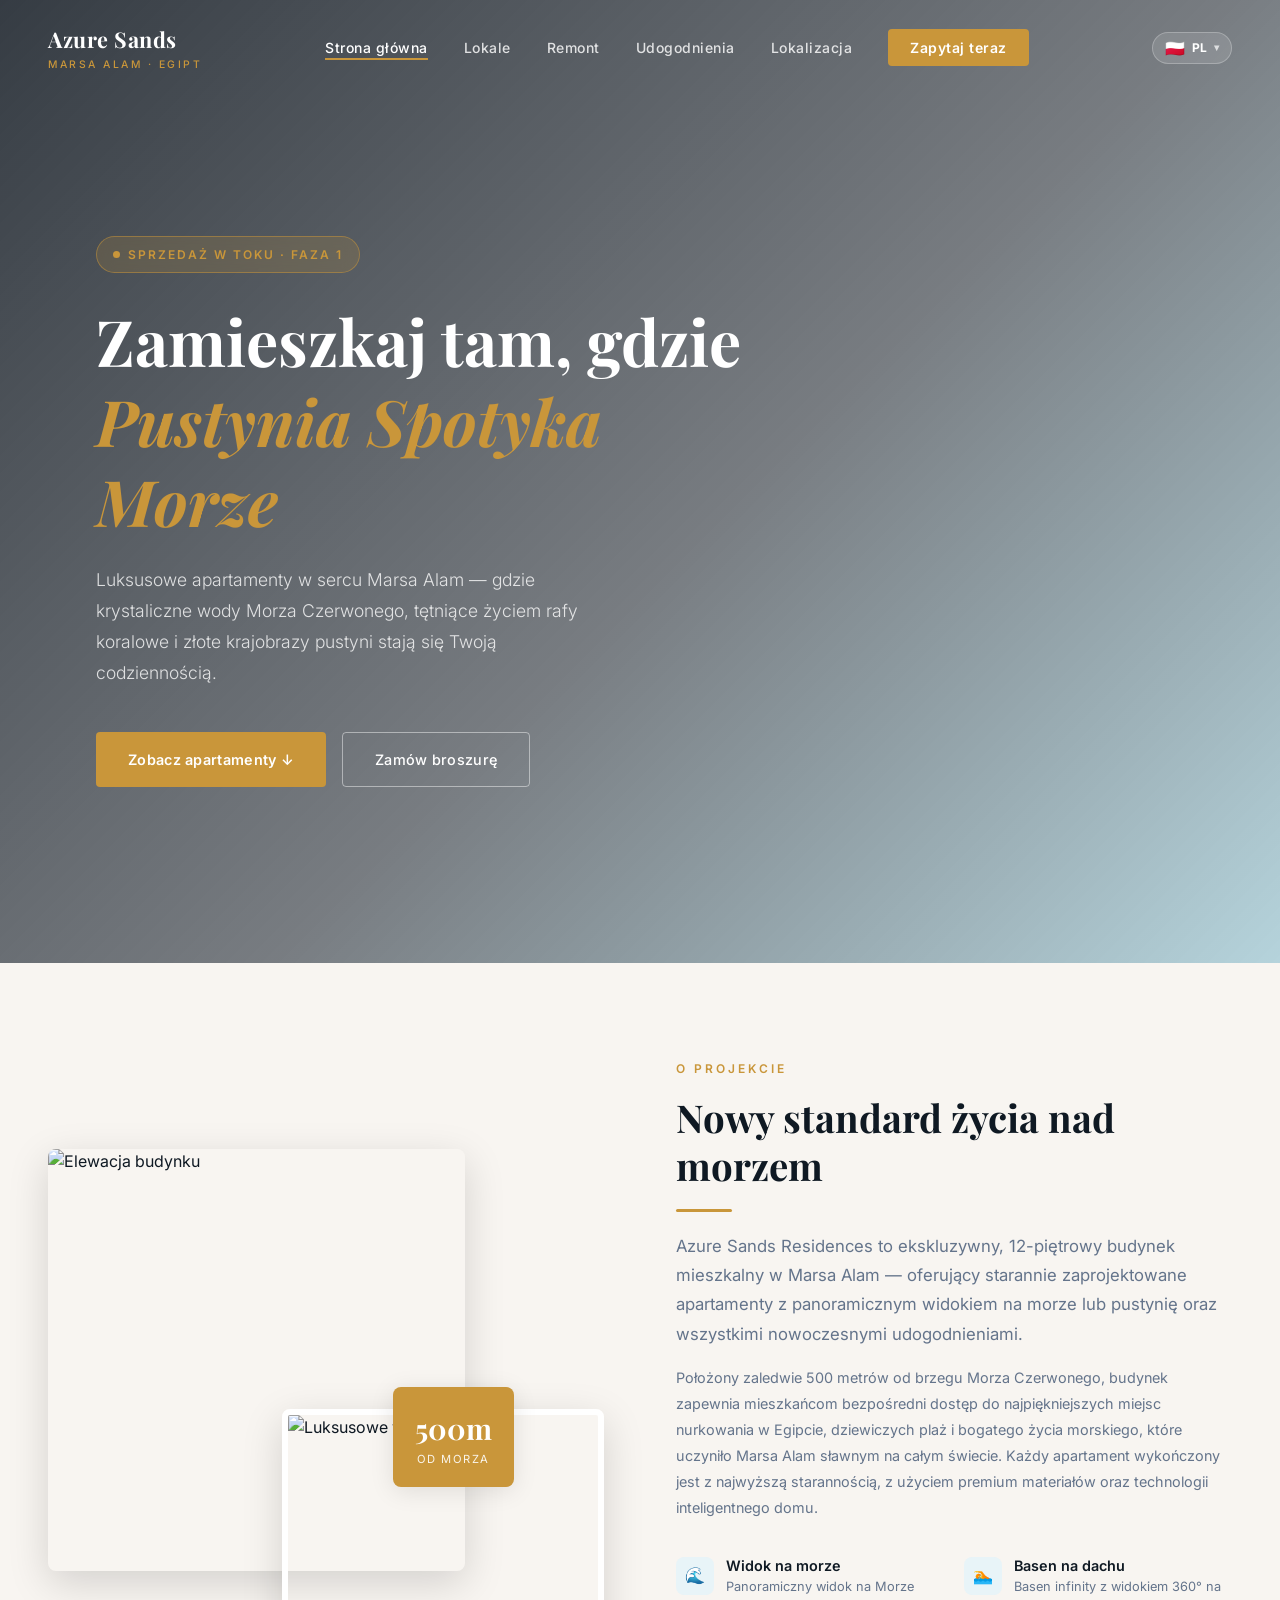
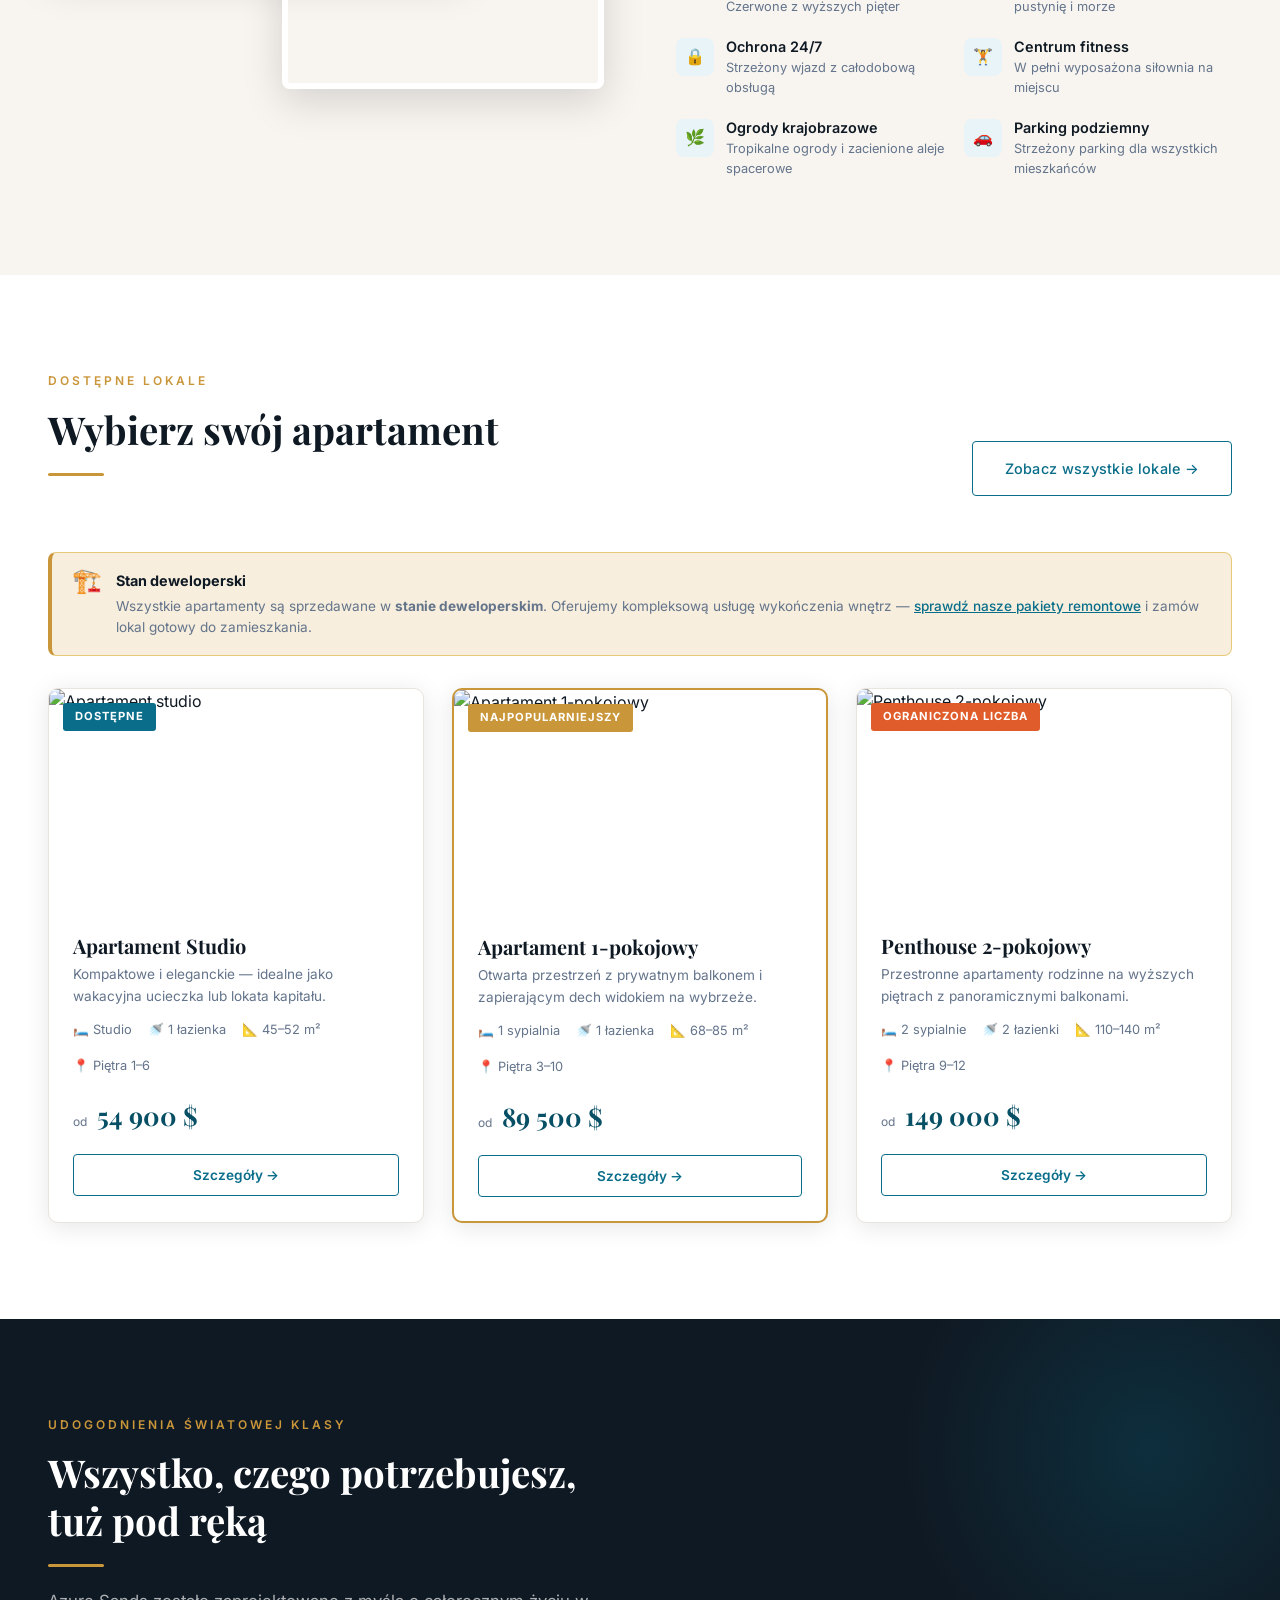
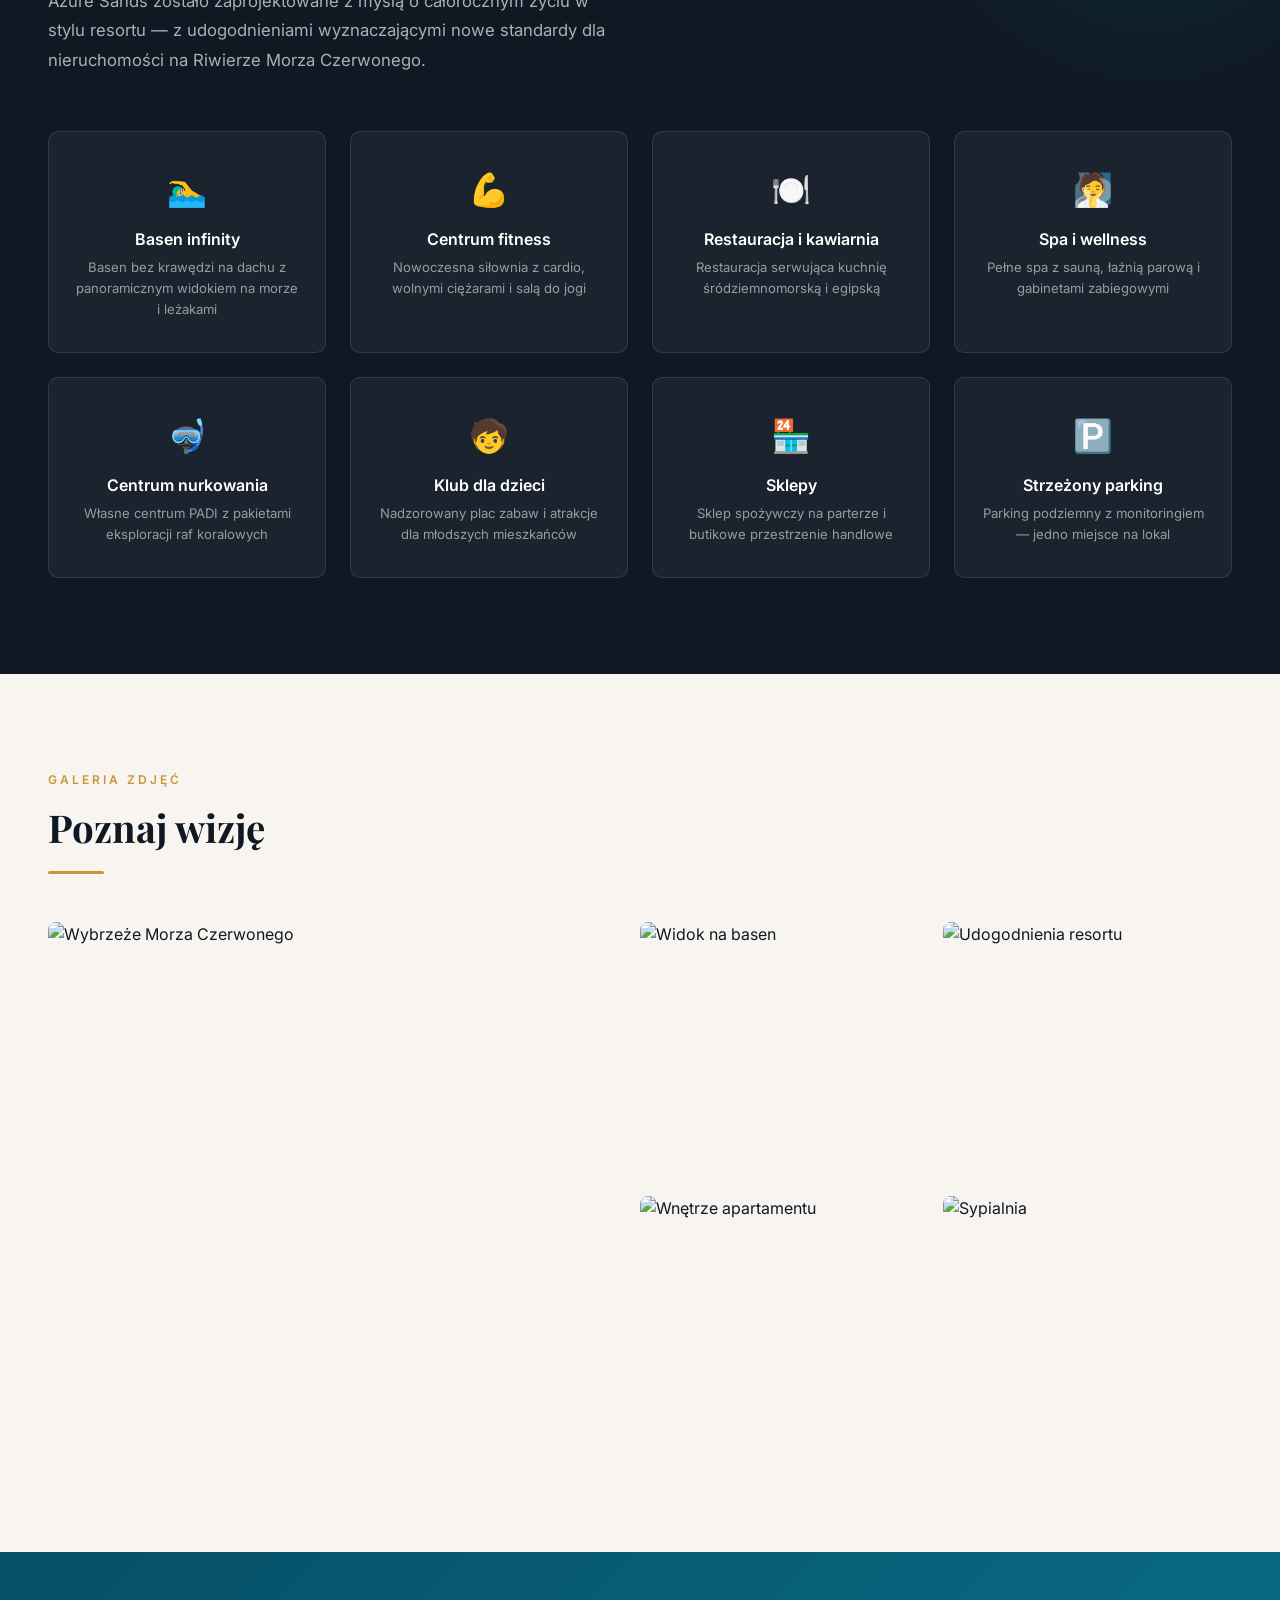
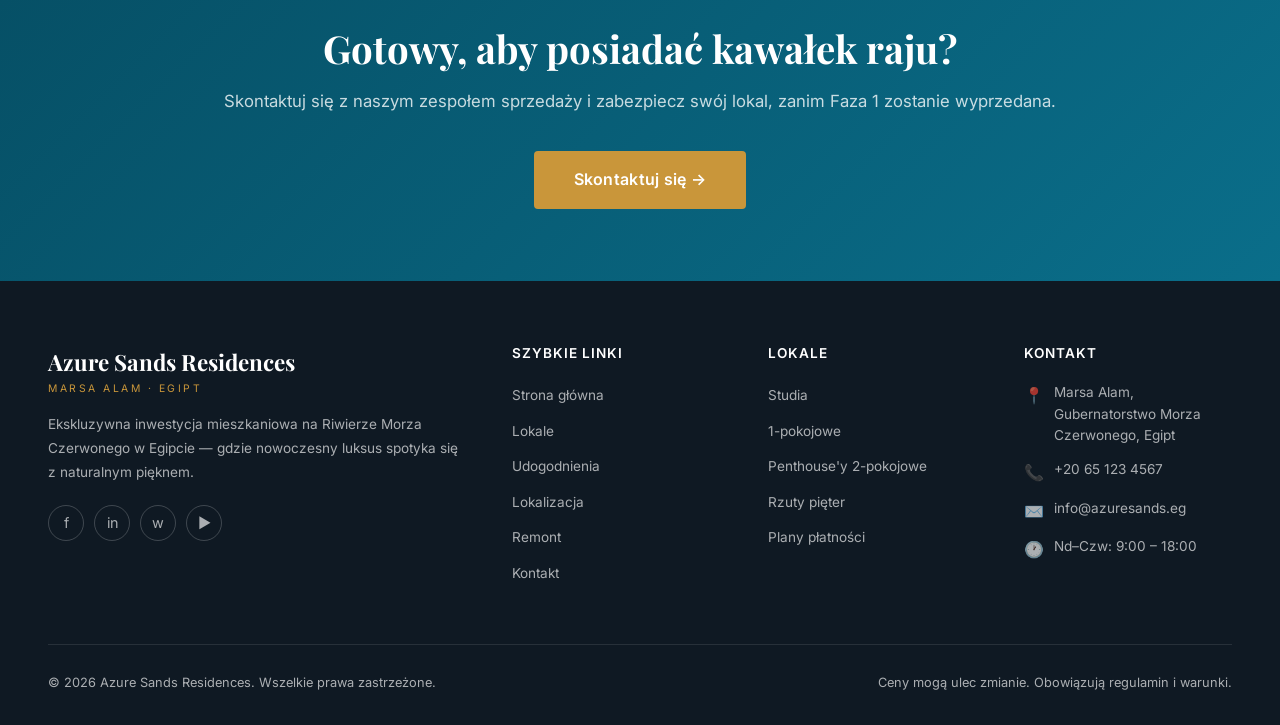
==== commit 8e3adfdf: "Dodaj notatkę o stanie deweloperskim i stronę wykończenia wnętrz - Dodano baner 'Stan deweloperski' " ====
--- a/index.html
+++ b/index.html
@@ -18,6 +18,7 @@
     <ul class="nav-links">
       <li><a href="index.html" class="active" data-i18n="nav.home">Strona główna</a></li>
       <li><a href="units.html" data-i18n="nav.units">Lokale</a></li>
+      <li><a href="remont.html">Remont</a></li>
       <li><a href="index.html#amenities" data-i18n="nav.amenities">Udogodnienia</a></li>
       <li><a href="location.html" data-i18n="nav.location">Lokalizacja</a></li>
       <li><a href="contact.html" class="nav-cta" data-i18n="nav.cta">Zapytaj teraz</a></li>
@@ -135,6 +136,13 @@
         </div>
         <a href="units.html" class="btn-outline" style="color:var(--primary);border-color:var(--primary);" data-i18n="apts.view-all">Zobacz wszystkie lokale →</a>
       </div>
+      <div style="background: var(--secondary-light); border: 1px solid #e8c97a; border-left: 4px solid var(--secondary); border-radius: 8px; padding: 16px 20px; margin-bottom: 32px; display: flex; align-items: flex-start; gap: 14px;">
+        <span style="font-size: 1.5rem; flex-shrink: 0; line-height: 1;">🏗️</span>
+        <div>
+          <strong style="color: var(--dark); font-size: 0.9rem; display: block; margin-bottom: 4px;">Stan deweloperski</strong>
+          <p style="color: var(--gray); font-size: 0.85rem; line-height: 1.6; margin: 0;">Wszystkie apartamenty są sprzedawane w <strong>stanie deweloperskim</strong>. Oferujemy kompleksową usługę wykończenia wnętrz — <a href="remont.html" style="color: var(--primary); text-decoration: underline; font-weight: 500;">sprawdź nasze pakiety remontowe</a> i zamów lokal gotowy do zamieszkania.</p>
+        </div>
+      </div>
       <div class="apartments-grid">
 
         <!-- Studio -->
@@ -276,6 +284,7 @@
           <li><a href="units.html" data-i18n="nav.units">Lokale</a></li>
           <li><a href="index.html#amenities" data-i18n="nav.amenities">Udogodnienia</a></li>
           <li><a href="location.html" data-i18n="nav.location">Lokalizacja</a></li>
+          <li><a href="remont.html">Remont</a></li>
           <li><a href="contact.html" data-i18n="footer.col3">Kontakt</a></li>
         </ul>
       </div>
